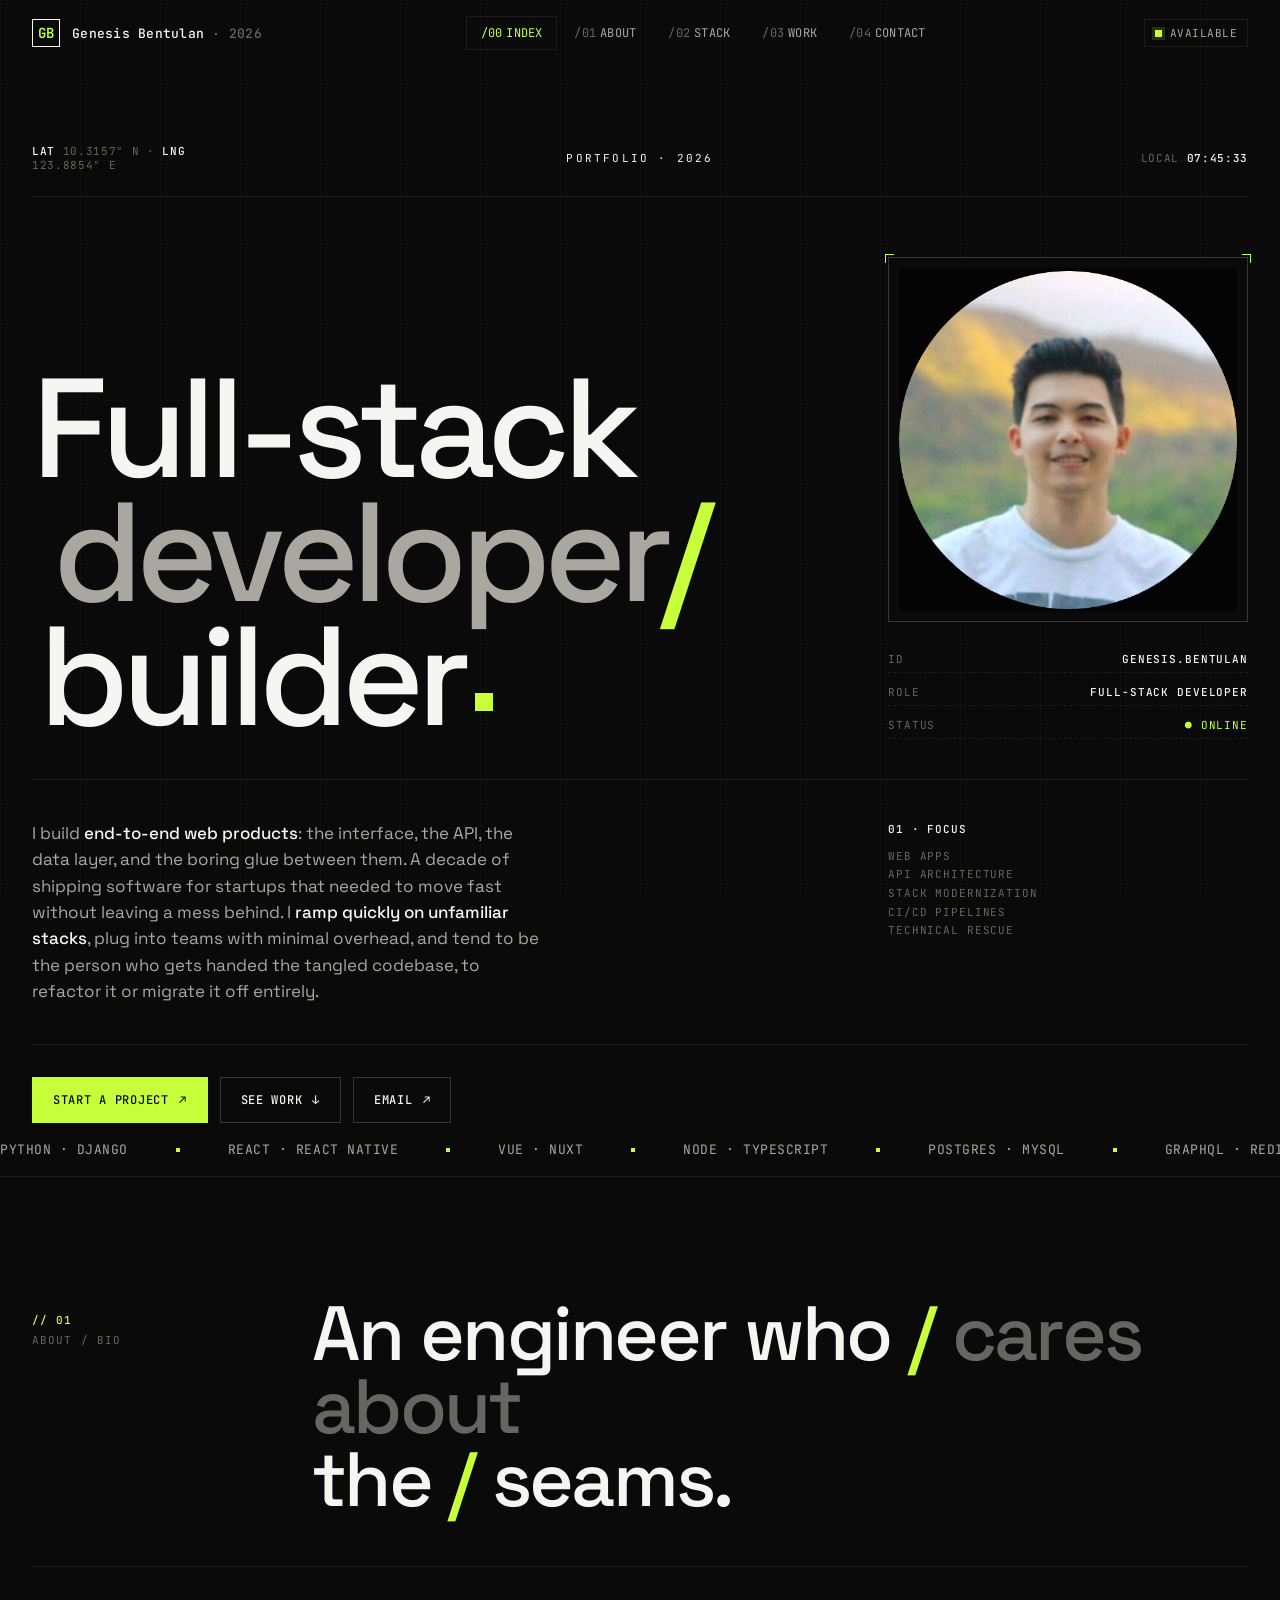
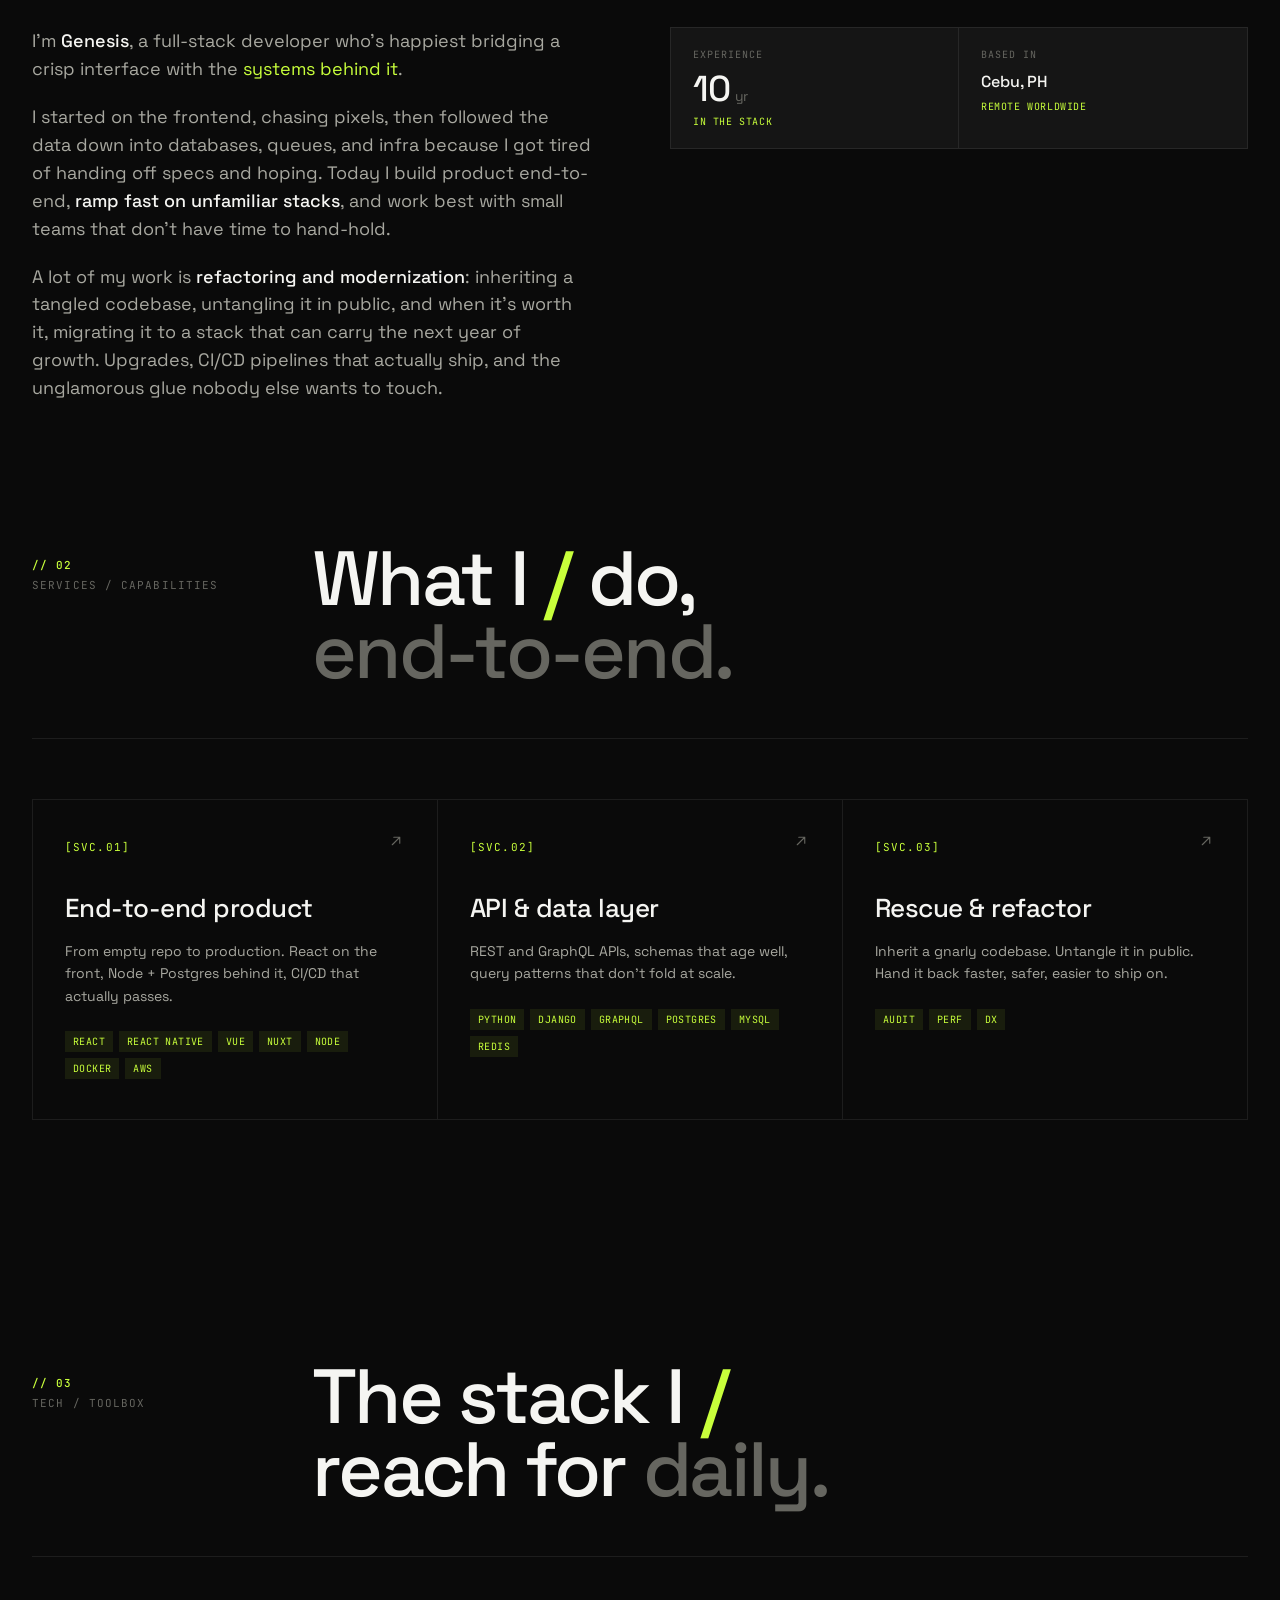
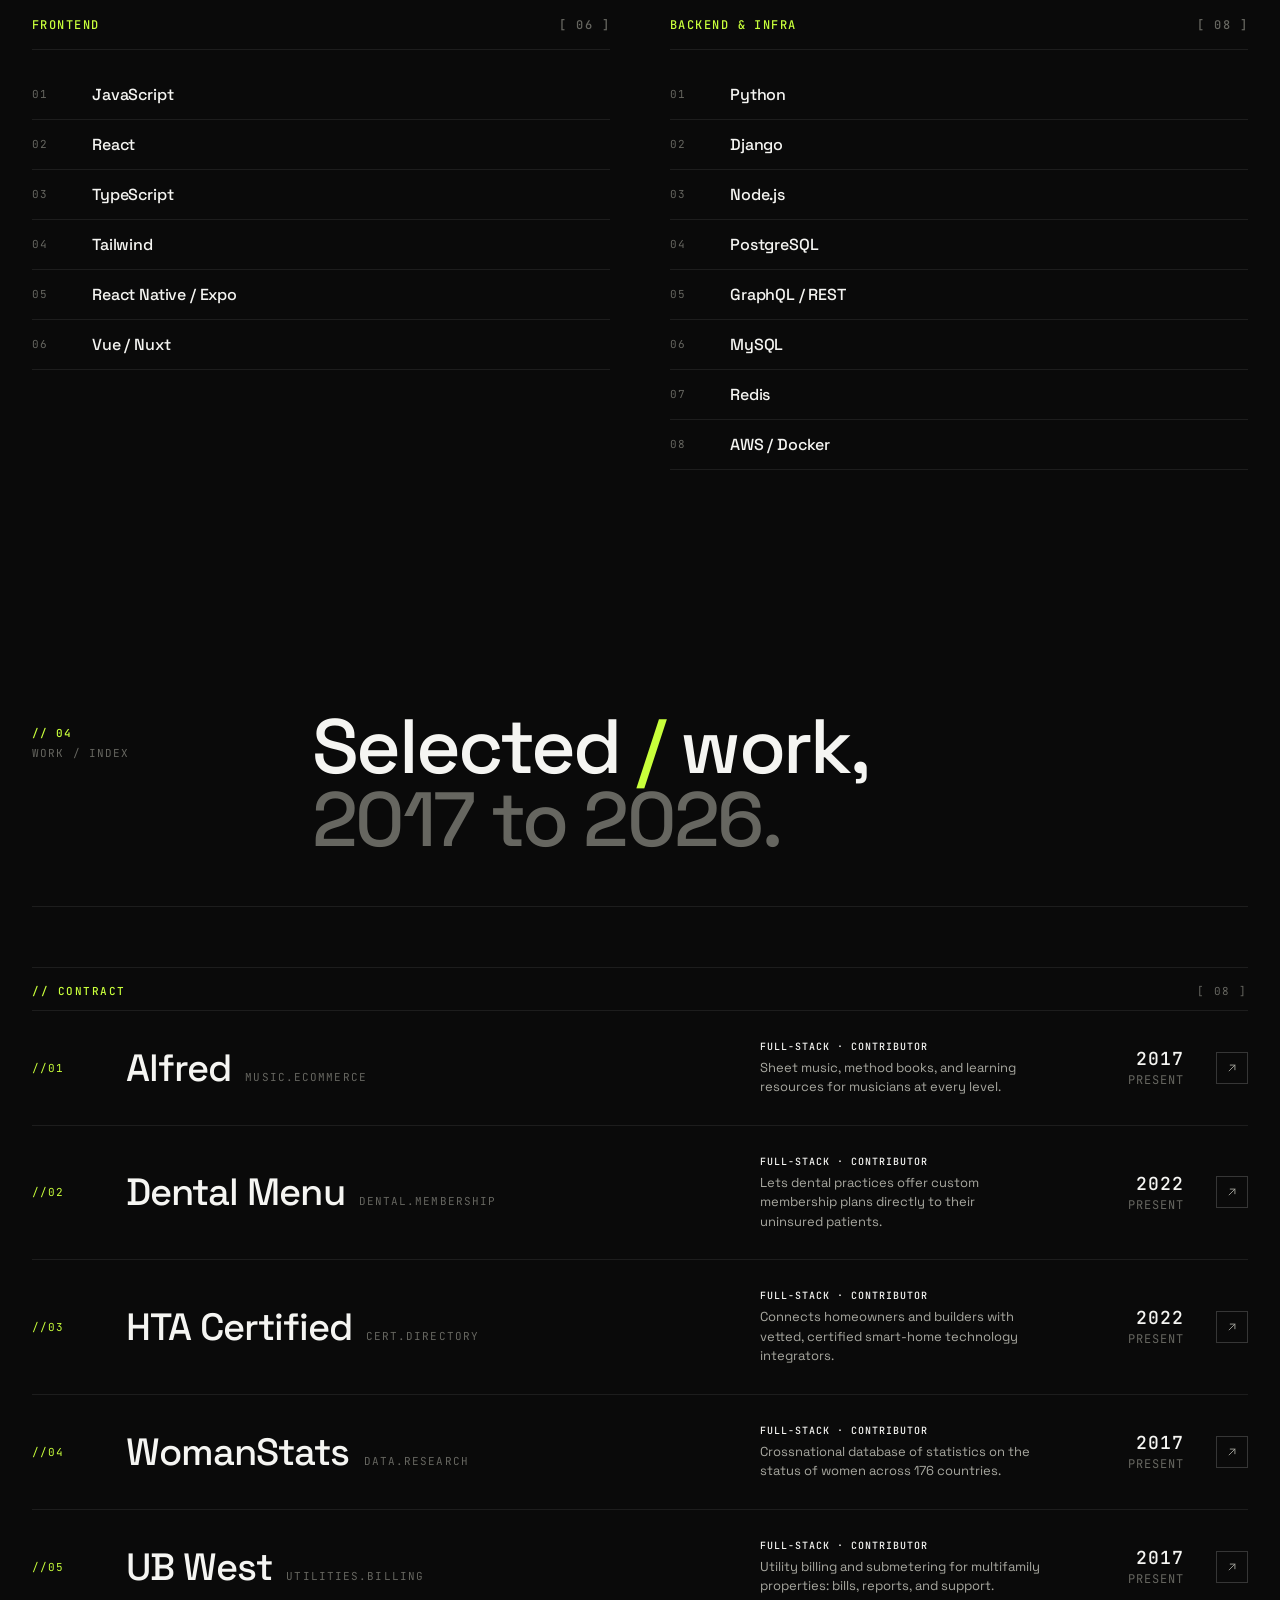
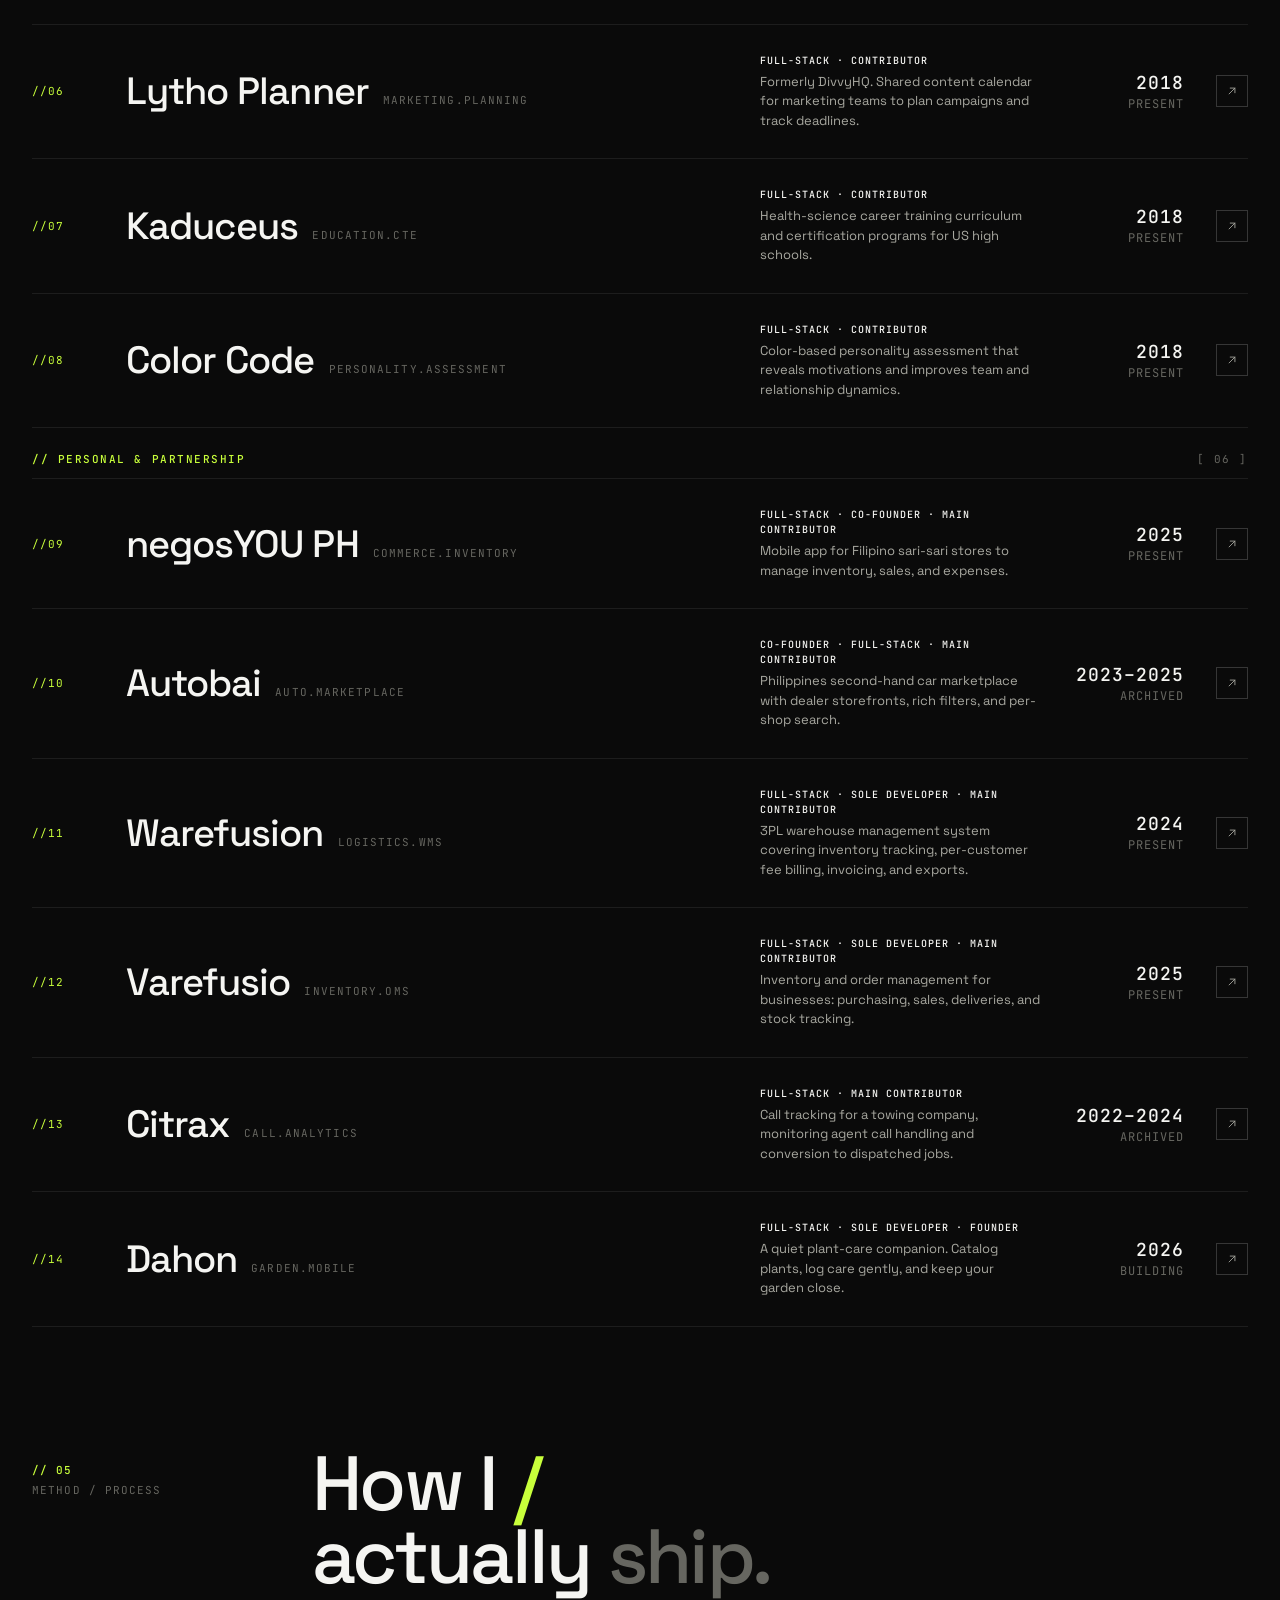
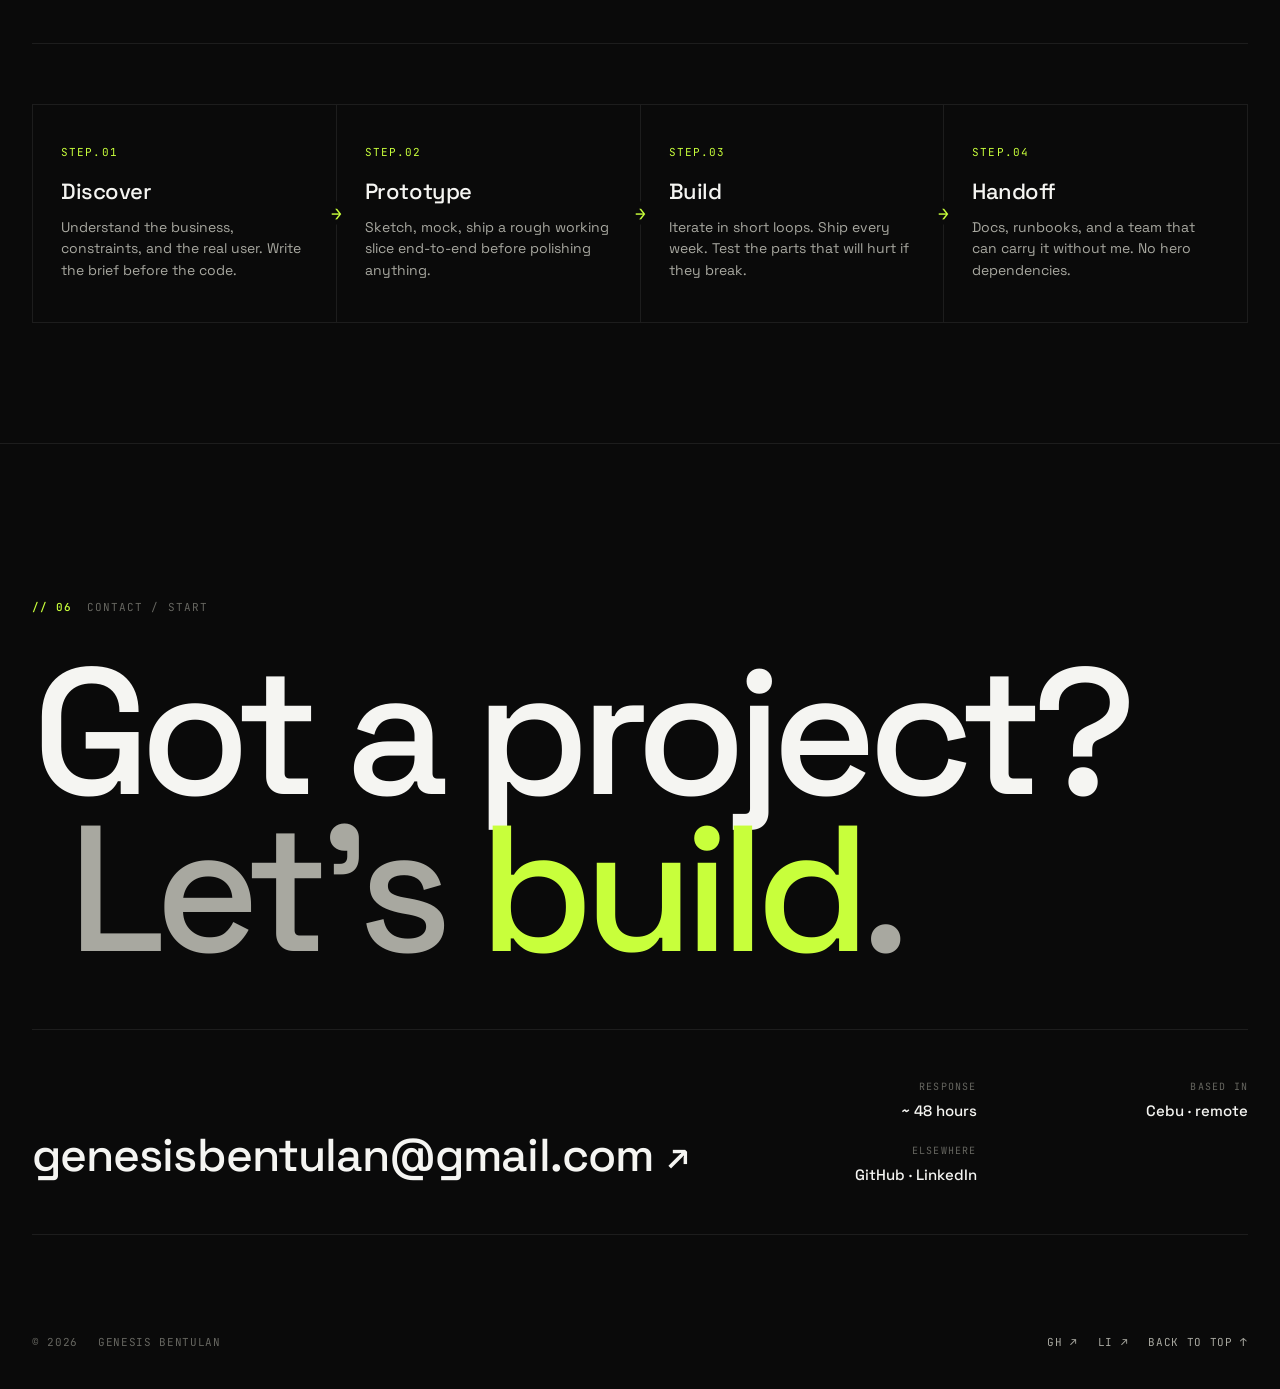
==== index.html @ b1fba6e1 "Initial portfolio site for genesisbentulan.net" ====
<!doctype html>
<html lang="en">
<head>
  <meta charset="utf-8"/>
  <meta name="viewport" content="width=device-width,initial-scale=1"/>
  <title>Genesis Bentulan · Full-Stack Developer</title>
  <meta name="description" content="Genesis Bentulan is a full-stack developer based in Cebu, Philippines building end-to-end web products with React, Node, Postgres, and AWS."/>
  <meta name="theme-color" content="#0a0a0a"/>
  <meta property="og:title" content="Genesis Bentulan · Full-Stack Developer"/>
  <meta property="og:description" content="End-to-end web products. A decade of shipping software for startups that need to move fast without leaving a mess behind."/>
  <meta property="og:type" content="website"/>
  <link rel="icon" type="image/svg+xml" href="favicon.svg"/>
  <link rel="preconnect" href="https://fonts.googleapis.com"/>
  <link rel="preconnect" href="https://fonts.gstatic.com" crossorigin/>
  <link href="https://fonts.googleapis.com/css2?family=Space+Grotesk:wght@300;400;500;600;700&family=JetBrains+Mono:wght@400;500;600&display=swap" rel="stylesheet"/>
  <link rel="stylesheet" href="styles.css"/>
</head>
<body>
  <div class="grid-bg"></div>

  <!-- ─────── NAV ─────── -->
  <nav class="nav" id="nav">
    <div class="wrap nav-inner">
      <div class="brand">
        <div class="brand-mark">GB</div>
        <div class="brand-name">
          <strong>Genesis Bentulan</strong> <span>· <span data-year></span></span>
        </div>
      </div>
      <div class="nav-links">
        <a href="#home" data-nav="home"><span class="hash">/00</span>Index</a>
        <a href="#about" data-nav="about"><span class="hash">/01</span>About</a>
        <a href="#stack" data-nav="stack"><span class="hash">/02</span>Stack</a>
        <a href="#work" data-nav="work"><span class="hash">/03</span>Work</a>
        <a href="#contact" data-nav="contact"><span class="hash">/04</span>Contact</a>
      </div>
      <div class="nav-right">
        <div class="status-pill"><span class="status-dot"></span>Available</div>
        <button class="nav-burger" aria-label="Menu">
          <svg viewBox="0 0 24 24" width="18" height="18" fill="none" stroke="currentColor" stroke-width="1.6" stroke-linecap="round">
            <path d="M4 7h16M4 12h16M4 17h10"/>
          </svg>
        </button>
      </div>
    </div>
  </nav>

  <!-- ─────── HERO ─────── -->
  <section id="home" class="hero">
    <div class="wrap">
      <div class="hero-top">
        <div><strong>LAT</strong> 10.3157° N · <strong>LNG</strong> 123.8854° E</div>
        <div class="center">PORTFOLIO · <span data-year></span></div>
        <div class="right">LOCAL <strong data-clock>00:00:00</strong></div>
      </div>

      <div class="hero-grid">
        <div>
          <h1 class="hero-title">
            <span class="l1">Full-stack</span>
            <span class="l2">developer<span class="slash">/</span></span>
            <span class="l3">builder<span class="mark"></span></span>
          </h1>
        </div>
        <div class="hero-side">
          <div class="hero-photo">
            <div class="hero-photo-inner">
              <img src="assets/headshot.png" alt="Genesis Bentulan"/>
            </div>
          </div>
          <div class="hero-id">
            <div class="row"><span>ID</span><strong>Genesis.Bentulan</strong></div>
            <div class="row"><span>ROLE</span><strong>Full-Stack Developer</strong></div>
            <div class="row"><span>STATUS</span><span class="ok">● ONLINE</span></div>
          </div>
        </div>
      </div>

      <div class="hero-tag-row">
        <div class="lead">
          I build <strong>end-to-end web products</strong>: the interface, the API, the data layer,
          and the boring glue between them. A decade of shipping software for startups that needed
          to move fast without leaving a mess behind. I <strong>ramp quickly on unfamiliar stacks</strong>,
          plug into teams with minimal overhead, and tend to be the person who gets handed the tangled
          codebase, to refactor it or migrate it off entirely.
        </div>
        <div class="micro">
          <strong>01 · Focus</strong>
          Web apps<br/>
          API architecture<br/>
          Stack modernization<br/>
          CI/CD pipelines<br/>
          Technical rescue
        </div>
      </div>

      <div class="cta-row">
        <a class="btn btn-primary" href="#contact">Start a project <span class="arr">↗</span></a>
        <a class="btn btn-ghost" href="#work">See work <span class="arr">↓</span></a>
        <a class="btn btn-ghost" href="mailto:genesisbentulan@gmail.com">Email <span class="arr">↗</span></a>
      </div>
    </div>

    <div class="ticker">
      <div class="ticker-track">
        <span>Python · Django</span><span class="dot"></span>
        <span>React · React Native</span><span class="dot"></span>
        <span>Vue · Nuxt</span><span class="dot"></span>
        <span>Node · TypeScript</span><span class="dot"></span>
        <span>Postgres · MySQL</span><span class="dot"></span>
        <span>GraphQL · Redis</span><span class="dot"></span>
        <span>AWS · Docker</span><span class="dot"></span>
        <span>JavaScript · Tailwind</span><span class="dot"></span>
        <span>Python · Django</span><span class="dot"></span>
        <span>React · React Native</span><span class="dot"></span>
        <span>Vue · Nuxt</span><span class="dot"></span>
        <span>Node · TypeScript</span><span class="dot"></span>
        <span>Postgres · MySQL</span><span class="dot"></span>
        <span>GraphQL · Redis</span><span class="dot"></span>
        <span>AWS · Docker</span><span class="dot"></span>
        <span>JavaScript · Tailwind</span><span class="dot"></span>
      </div>
    </div>
  </section>

  <!-- ─────── ABOUT ─────── -->
  <section id="about" class="section">
    <div class="wrap">
      <div class="section-head">
        <div class="section-meta">
          <span class="n">// 01</span>
          <span>ABOUT / BIO</span>
        </div>
        <h2>
          An engineer who <span class="slash">/</span> <span class="dim">cares about</span><br/>
          the <span class="slash">/</span> seams.
        </h2>
      </div>

      <div class="about-grid">
        <div class="about-copy">
          <p>
            I'm <strong>Genesis</strong>, a full-stack developer who's happiest bridging a crisp
            interface with the <span class="accent">systems behind it</span>.
          </p>
          <p>
            I started on the frontend, chasing pixels, then followed the data down into databases,
            queues, and infra because I got tired of handing off specs and hoping. Today I build
            product end-to-end, <strong>ramp fast on unfamiliar stacks</strong>, and work best with
            small teams that don't have time to hand-hold.
          </p>
          <p>
            A lot of my work is <strong>refactoring and modernization</strong>: inheriting a tangled
            codebase, untangling it in public, and when it's worth it, migrating it to a stack that can
            carry the next year of growth. Upgrades, CI/CD pipelines that actually ship, and the
            unglamorous glue nobody else wants to touch.
          </p>
        </div>

        <div class="spec-grid">
          <div class="spec-cell">
            <div class="l">Experience</div>
            <div class="v big">10<span class="unit">yr</span></div>
            <div class="sub">in the stack</div>
          </div>
          <div class="spec-cell">
            <div class="l">Based in</div>
            <div class="v">Cebu, PH</div>
            <div class="sub">Remote worldwide</div>
          </div>
        </div>
      </div>
    </div>
  </section>

  <!-- ─────── CAPABILITIES ─────── -->
  <section class="section" style="padding-top:0">
    <div class="wrap">
      <div class="section-head">
        <div class="section-meta">
          <span class="n">// 02</span>
          <span>SERVICES / CAPABILITIES</span>
        </div>
        <h2>
          What I <span class="slash">/</span> do,<br/>
          <span class="dim">end-to-end.</span>
        </h2>
      </div>
      <div class="cap-grid">
        <div class="cap-card">
          <div class="cap-arr">
            <svg viewBox="0 0 24 24" width="18" height="18" fill="none" stroke="currentColor" stroke-width="1.5" stroke-linecap="round" stroke-linejoin="round"><path d="M7 17L17 7M9 7h8v8"/></svg>
          </div>
          <div class="cap-num">[SVC.01]</div>
          <h3 class="cap-h">End-to-end product</h3>
          <p class="cap-d">From empty repo to production. React on the front, Node + Postgres behind it, CI/CD that actually passes.</p>
          <div class="cap-stack">
            <span class="cap-tag">React</span>
            <span class="cap-tag">React Native</span>
            <span class="cap-tag">Vue</span>
            <span class="cap-tag">Nuxt</span>
            <span class="cap-tag">Node</span>
            <span class="cap-tag">Docker</span>
            <span class="cap-tag">AWS</span>
          </div>
        </div>
        <div class="cap-card">
          <div class="cap-arr">
            <svg viewBox="0 0 24 24" width="18" height="18" fill="none" stroke="currentColor" stroke-width="1.5" stroke-linecap="round" stroke-linejoin="round"><path d="M7 17L17 7M9 7h8v8"/></svg>
          </div>
          <div class="cap-num">[SVC.02]</div>
          <h3 class="cap-h">API &amp; data layer</h3>
          <p class="cap-d">REST and GraphQL APIs, schemas that age well, query patterns that don't fold at scale.</p>
          <div class="cap-stack">
            <span class="cap-tag">Python</span>
            <span class="cap-tag">Django</span>
            <span class="cap-tag">GraphQL</span>
            <span class="cap-tag">Postgres</span>
            <span class="cap-tag">MySQL</span>
            <span class="cap-tag">Redis</span>
          </div>
        </div>
        <div class="cap-card">
          <div class="cap-arr">
            <svg viewBox="0 0 24 24" width="18" height="18" fill="none" stroke="currentColor" stroke-width="1.5" stroke-linecap="round" stroke-linejoin="round"><path d="M7 17L17 7M9 7h8v8"/></svg>
          </div>
          <div class="cap-num">[SVC.03]</div>
          <h3 class="cap-h">Rescue &amp; refactor</h3>
          <p class="cap-d">Inherit a gnarly codebase. Untangle it in public. Hand it back faster, safer, easier to ship on.</p>
          <div class="cap-stack">
            <span class="cap-tag">Audit</span>
            <span class="cap-tag">Perf</span>
            <span class="cap-tag">DX</span>
          </div>
        </div>
      </div>
    </div>
  </section>

  <!-- ─────── STACK ─────── -->
  <section id="stack" class="section">
    <div class="wrap">
      <div class="section-head">
        <div class="section-meta">
          <span class="n">// 03</span>
          <span>TECH / TOOLBOX</span>
        </div>
        <h2>
          The stack I <span class="slash">/</span><br/>
          reach for <span class="dim">daily.</span>
        </h2>
      </div>
      <div class="stack-grid">
        <div class="stack-col">
          <h3>Frontend <span class="count">[ 06 ]</span></h3>
          <div class="stack-item"><span class="n">01</span><span class="name">JavaScript</span></div>
          <div class="stack-item"><span class="n">02</span><span class="name">React</span></div>
          <div class="stack-item"><span class="n">03</span><span class="name">TypeScript</span></div>
          <div class="stack-item"><span class="n">04</span><span class="name">Tailwind</span></div>
          <div class="stack-item"><span class="n">05</span><span class="name">React Native / Expo</span></div>
          <div class="stack-item"><span class="n">06</span><span class="name">Vue / Nuxt</span></div>
        </div>
        <div class="stack-col">
          <h3>Backend &amp; infra <span class="count">[ 08 ]</span></h3>
          <div class="stack-item"><span class="n">01</span><span class="name">Python</span></div>
          <div class="stack-item"><span class="n">02</span><span class="name">Django</span></div>
          <div class="stack-item"><span class="n">03</span><span class="name">Node.js</span></div>
          <div class="stack-item"><span class="n">04</span><span class="name">PostgreSQL</span></div>
          <div class="stack-item"><span class="n">05</span><span class="name">GraphQL / REST</span></div>
          <div class="stack-item"><span class="n">06</span><span class="name">MySQL</span></div>
          <div class="stack-item"><span class="n">07</span><span class="name">Redis</span></div>
          <div class="stack-item"><span class="n">08</span><span class="name">AWS / Docker</span></div>
        </div>
      </div>
    </div>
  </section>

  <!-- ─────── WORK ─────── -->
  <section id="work" class="section">
    <div class="wrap">
      <div class="section-head">
        <div class="section-meta">
          <span class="n">// 04</span>
          <span>WORK / INDEX</span>
        </div>
        <h2>
          Selected <span class="slash">/</span> work,<br/>
          <span class="dim">2017 to 2026.</span>
        </h2>
      </div>

      <div class="proj-list" id="proj-list">
        <div class="proj-group-head">
          <span class="n">// CONTRACT</span>
          <span class="c">[ 08 ]</span>
        </div>
        <a class="proj-row" href="https://www.alfred.com/" target="_blank" rel="noopener noreferrer" data-name="Alfred" data-spec="MUSIC.ECOMMERCE">
          <span class="proj-n">//01</span>
          <div class="proj-name">Alfred <span class="proj-spec">MUSIC.ECOMMERCE</span></div>
          <div class="proj-desc"><strong>FULL-STACK · CONTRIBUTOR</strong>Sheet music, method books, and learning resources for musicians at every level.</div>
          <div class="proj-year"><strong>2017</strong>PRESENT</div>
          <span class="open-icon">
            <svg viewBox="0 0 24 24" width="14" height="14" fill="none" stroke="currentColor" stroke-width="1.5" stroke-linecap="round" stroke-linejoin="round"><path d="M7 17L17 7M9 7h8v8"/></svg>
          </span>
        </a>
        <a class="proj-row" href="https://www.dentalmenu.com/" target="_blank" rel="noopener noreferrer" data-name="Dental Menu" data-spec="DENTAL.MEMBERSHIP">
          <span class="proj-n">//02</span>
          <div class="proj-name">Dental Menu <span class="proj-spec">DENTAL.MEMBERSHIP</span></div>
          <div class="proj-desc"><strong>FULL-STACK · CONTRIBUTOR</strong>Lets dental practices offer custom membership plans directly to their uninsured patients.</div>
          <div class="proj-year"><strong>2022</strong>PRESENT</div>
          <span class="open-icon">
            <svg viewBox="0 0 24 24" width="14" height="14" fill="none" stroke="currentColor" stroke-width="1.5" stroke-linecap="round" stroke-linejoin="round"><path d="M7 17L17 7M9 7h8v8"/></svg>
          </span>
        </a>
        <a class="proj-row" href="https://htacertified.org/" target="_blank" rel="noopener noreferrer" data-name="HTA Certified" data-spec="CERT.DIRECTORY">
          <span class="proj-n">//03</span>
          <div class="proj-name">HTA Certified <span class="proj-spec">CERT.DIRECTORY</span></div>
          <div class="proj-desc"><strong>FULL-STACK · CONTRIBUTOR</strong>Connects homeowners and builders with vetted, certified smart-home technology integrators.</div>
          <div class="proj-year"><strong>2022</strong>PRESENT</div>
          <span class="open-icon">
            <svg viewBox="0 0 24 24" width="14" height="14" fill="none" stroke="currentColor" stroke-width="1.5" stroke-linecap="round" stroke-linejoin="round"><path d="M7 17L17 7M9 7h8v8"/></svg>
          </span>
        </a>
        <a class="proj-row" href="https://www.womanstats.org/" target="_blank" rel="noopener noreferrer" data-name="WomanStats" data-spec="DATA.RESEARCH">
          <span class="proj-n">//04</span>
          <div class="proj-name">WomanStats <span class="proj-spec">DATA.RESEARCH</span></div>
          <div class="proj-desc"><strong>FULL-STACK · CONTRIBUTOR</strong>Crossnational database of statistics on the status of women across 176 countries.</div>
          <div class="proj-year"><strong>2017</strong>PRESENT</div>
          <span class="open-icon">
            <svg viewBox="0 0 24 24" width="14" height="14" fill="none" stroke="currentColor" stroke-width="1.5" stroke-linecap="round" stroke-linejoin="round"><path d="M7 17L17 7M9 7h8v8"/></svg>
          </span>
        </a>
        <a class="proj-row" href="https://www.ubwest.com/" target="_blank" rel="noopener noreferrer" data-name="UB West" data-spec="UTILITIES.BILLING">
          <span class="proj-n">//05</span>
          <div class="proj-name">UB West <span class="proj-spec">UTILITIES.BILLING</span></div>
          <div class="proj-desc"><strong>FULL-STACK · CONTRIBUTOR</strong>Utility billing and submetering for multifamily properties: bills, reports, and support.</div>
          <div class="proj-year"><strong>2017</strong>PRESENT</div>
          <span class="open-icon">
            <svg viewBox="0 0 24 24" width="14" height="14" fill="none" stroke="currentColor" stroke-width="1.5" stroke-linecap="round" stroke-linejoin="round"><path d="M7 17L17 7M9 7h8v8"/></svg>
          </span>
        </a>
        <a class="proj-row" href="https://www.lytho.com/product/planner/" target="_blank" rel="noopener noreferrer" data-name="Lytho Planner" data-spec="MARKETING.PLANNING">
          <span class="proj-n">//06</span>
          <div class="proj-name">Lytho Planner <span class="proj-spec">MARKETING.PLANNING</span></div>
          <div class="proj-desc"><strong>FULL-STACK · CONTRIBUTOR</strong>Formerly DivvyHQ. Shared content calendar for marketing teams to plan campaigns and track deadlines.</div>
          <div class="proj-year"><strong>2018</strong>PRESENT</div>
          <span class="open-icon">
            <svg viewBox="0 0 24 24" width="14" height="14" fill="none" stroke="currentColor" stroke-width="1.5" stroke-linecap="round" stroke-linejoin="round"><path d="M7 17L17 7M9 7h8v8"/></svg>
          </span>
        </a>
        <a class="proj-row" href="https://kaduceus.com/" target="_blank" rel="noopener noreferrer" data-name="Kaduceus" data-spec="EDUCATION.CTE">
          <span class="proj-n">//07</span>
          <div class="proj-name">Kaduceus <span class="proj-spec">EDUCATION.CTE</span></div>
          <div class="proj-desc"><strong>FULL-STACK · CONTRIBUTOR</strong>Health-science career training curriculum and certification programs for US high schools.</div>
          <div class="proj-year"><strong>2018</strong>PRESENT</div>
          <span class="open-icon">
            <svg viewBox="0 0 24 24" width="14" height="14" fill="none" stroke="currentColor" stroke-width="1.5" stroke-linecap="round" stroke-linejoin="round"><path d="M7 17L17 7M9 7h8v8"/></svg>
          </span>
        </a>
        <a class="proj-row" href="https://www.colorcode.com/" target="_blank" rel="noopener noreferrer" data-name="Color Code" data-spec="PERSONALITY.ASSESSMENT">
          <span class="proj-n">//08</span>
          <div class="proj-name">Color Code <span class="proj-spec">PERSONALITY.ASSESSMENT</span></div>
          <div class="proj-desc"><strong>FULL-STACK · CONTRIBUTOR</strong>Color-based personality assessment that reveals motivations and improves team and relationship dynamics.</div>
          <div class="proj-year"><strong>2018</strong>PRESENT</div>
          <span class="open-icon">
            <svg viewBox="0 0 24 24" width="14" height="14" fill="none" stroke="currentColor" stroke-width="1.5" stroke-linecap="round" stroke-linejoin="round"><path d="M7 17L17 7M9 7h8v8"/></svg>
          </span>
        </a>

        <div class="proj-group-head">
          <span class="n">// PERSONAL &amp; PARTNERSHIP</span>
          <span class="c">[ 06 ]</span>
        </div>
        <a class="proj-row" href="https://www.negosyouph.com/" target="_blank" rel="noopener noreferrer" data-name="negosYOU PH" data-spec="COMMERCE.INVENTORY">
          <span class="proj-n">//09</span>
          <div class="proj-name">negosYOU PH <span class="proj-spec">COMMERCE.INVENTORY</span></div>
          <div class="proj-desc"><strong>FULL-STACK · CO-FOUNDER · MAIN CONTRIBUTOR</strong>Mobile app for Filipino sari-sari stores to manage inventory, sales, and expenses.</div>
          <div class="proj-year"><strong>2025</strong>PRESENT</div>
          <span class="open-icon">
            <svg viewBox="0 0 24 24" width="14" height="14" fill="none" stroke="currentColor" stroke-width="1.5" stroke-linecap="round" stroke-linejoin="round"><path d="M7 17L17 7M9 7h8v8"/></svg>
          </span>
        </a>
        <div class="proj-row" data-name="Autobai" data-spec="AUTO.MARKETPLACE">
          <span class="proj-n">//10</span>
          <div class="proj-name">Autobai <span class="proj-spec">AUTO.MARKETPLACE</span></div>
          <div class="proj-desc"><strong>CO-FOUNDER · FULL-STACK · MAIN CONTRIBUTOR</strong>Philippines second-hand car marketplace with dealer storefronts, rich filters, and per-shop search.</div>
          <div class="proj-year"><strong>2023–2025</strong>ARCHIVED</div>
          <span class="open-icon">
            <svg viewBox="0 0 24 24" width="14" height="14" fill="none" stroke="currentColor" stroke-width="1.5" stroke-linecap="round" stroke-linejoin="round"><path d="M7 17L17 7M9 7h8v8"/></svg>
          </span>
        </div>
        <div class="proj-row" data-name="Warefusion" data-spec="LOGISTICS.WMS">
          <span class="proj-n">//11</span>
          <div class="proj-name">Warefusion <span class="proj-spec">LOGISTICS.WMS</span></div>
          <div class="proj-desc"><strong>FULL-STACK · SOLE DEVELOPER · MAIN CONTRIBUTOR</strong>3PL warehouse management system covering inventory tracking, per-customer fee billing, invoicing, and exports.</div>
          <div class="proj-year"><strong>2024</strong>PRESENT</div>
          <span class="open-icon">
            <svg viewBox="0 0 24 24" width="14" height="14" fill="none" stroke="currentColor" stroke-width="1.5" stroke-linecap="round" stroke-linejoin="round"><path d="M7 17L17 7M9 7h8v8"/></svg>
          </span>
        </div>
        <div class="proj-row" data-name="Varefusio" data-spec="INVENTORY.OMS">
          <span class="proj-n">//12</span>
          <div class="proj-name">Varefusio <span class="proj-spec">INVENTORY.OMS</span></div>
          <div class="proj-desc"><strong>FULL-STACK · SOLE DEVELOPER · MAIN CONTRIBUTOR</strong>Inventory and order management for businesses: purchasing, sales, deliveries, and stock tracking.</div>
          <div class="proj-year"><strong>2025</strong>PRESENT</div>
          <span class="open-icon">
            <svg viewBox="0 0 24 24" width="14" height="14" fill="none" stroke="currentColor" stroke-width="1.5" stroke-linecap="round" stroke-linejoin="round"><path d="M7 17L17 7M9 7h8v8"/></svg>
          </span>
        </div>
        <div class="proj-row" data-name="Citrax" data-spec="CALL.ANALYTICS">
          <span class="proj-n">//13</span>
          <div class="proj-name">Citrax <span class="proj-spec">CALL.ANALYTICS</span></div>
          <div class="proj-desc"><strong>FULL-STACK · MAIN CONTRIBUTOR</strong>Call tracking for a towing company, monitoring agent call handling and conversion to dispatched jobs.</div>
          <div class="proj-year"><strong>2022–2024</strong>ARCHIVED</div>
          <span class="open-icon">
            <svg viewBox="0 0 24 24" width="14" height="14" fill="none" stroke="currentColor" stroke-width="1.5" stroke-linecap="round" stroke-linejoin="round"><path d="M7 17L17 7M9 7h8v8"/></svg>
          </span>
        </div>
        <div class="proj-row" data-name="Dahon" data-spec="GARDEN.MOBILE">
          <span class="proj-n">//14</span>
          <div class="proj-name">Dahon <span class="proj-spec">GARDEN.MOBILE</span></div>
          <div class="proj-desc"><strong>FULL-STACK · SOLE DEVELOPER · FOUNDER</strong>A quiet plant-care companion. Catalog plants, log care gently, and keep your garden close.</div>
          <div class="proj-year"><strong>2026</strong>BUILDING</div>
          <span class="open-icon">
            <svg viewBox="0 0 24 24" width="14" height="14" fill="none" stroke="currentColor" stroke-width="1.5" stroke-linecap="round" stroke-linejoin="round"><path d="M7 17L17 7M9 7h8v8"/></svg>
          </span>
        </div>
      </div>

      <div class="proj-preview" id="proj-preview" aria-hidden="true">
        <div class="proj-preview-inner">
          <div class="proj-preview-name" id="proj-preview-name"></div>
          <div class="proj-preview-spec" id="proj-preview-spec"></div>
        </div>
      </div>
    </div>
  </section>

  <!-- ─────── PROCESS ─────── -->
  <section class="section" style="padding-top:0">
    <div class="wrap">
      <div class="section-head">
        <div class="section-meta">
          <span class="n">// 05</span>
          <span>METHOD / PROCESS</span>
        </div>
        <h2>
          How I <span class="slash">/</span><br/>
          actually <span class="dim">ship.</span>
        </h2>
      </div>
      <div class="proc-grid">
        <div class="proc-step">
          <div class="n">STEP.01</div>
          <h4>Discover</h4>
          <p>Understand the business, constraints, and the real user. Write the brief before the code.</p>
        </div>
        <div class="proc-step">
          <div class="n">STEP.02</div>
          <h4>Prototype</h4>
          <p>Sketch, mock, ship a rough working slice end-to-end before polishing anything.</p>
        </div>
        <div class="proc-step">
          <div class="n">STEP.03</div>
          <h4>Build</h4>
          <p>Iterate in short loops. Ship every week. Test the parts that will hurt if they break.</p>
        </div>
        <div class="proc-step">
          <div class="n">STEP.04</div>
          <h4>Handoff</h4>
          <p>Docs, runbooks, and a team that can carry it without me. No hero dependencies.</p>
        </div>
      </div>
    </div>
  </section>

  <!-- ─────── CONTACT ─────── -->
  <section id="contact" class="contact-section">
    <div class="wrap">
      <div class="section-meta" style="margin-bottom:40px;flex-direction:row;gap:14px">
        <span class="n">// 06</span>
        <span>CONTACT / START</span>
      </div>
      <h2 class="contact-huge">
        <span class="l1">Got a project?</span>
        <span class="l2">Let's <span class="accent">build</span>.</span>
      </h2>
      <div class="contact-row">
        <a class="contact-email" href="mailto:genesisbentulan@gmail.com">
          genesisbentulan@gmail.com <span class="arr">↗</span>
        </a>
        <div class="contact-meta">
          <div class="cell">
            <div class="l">Response</div>
            <div class="v">~ 48 hours</div>
          </div>
          <div class="cell">
            <div class="l">Based in</div>
            <div class="v">Cebu · remote</div>
          </div>
          <div class="cell">
            <div class="l">Elsewhere</div>
            <div class="v">
              <a href="https://github.com/vetostream" target="_blank" rel="noopener">GitHub</a> ·
              <a href="https://www.linkedin.com/in/genesis-dwight-bentulan-1955b2122/" target="_blank" rel="noopener">LinkedIn</a>
            </div>
          </div>
        </div>
      </div>
    </div>
  </section>

  <!-- ─────── FOOTER ─────── -->
  <footer class="footer">
    <div class="wrap footer-inner">
      <div class="footer-left">
        <span>© <span data-year></span></span>
        <span>Genesis Bentulan</span>
      </div>
      <div class="footer-socials">
        <a href="https://github.com/vetostream" target="_blank" rel="noopener" aria-label="GitHub">GH ↗</a>
        <a href="https://www.linkedin.com/in/genesis-dwight-bentulan-1955b2122/" target="_blank" rel="noopener" aria-label="LinkedIn">LI ↗</a>
        <a href="#home" id="back-to-top">BACK TO TOP ↑</a>
      </div>
    </div>
  </footer>

  <script src="portfolio.js"></script>
</body>
</html>
---- styles.css ----
/* Portfolio v3 / brutalist, technical */

:root {
  --bg: #0a0a0a;
  --bg-2: #111111;
  --panel: #151515;
  --panel-2: #1c1c1c;
  --ink: #f5f5f2;
  --ink-2: #a8a8a0;
  --ink-3: #666660;
  --ink-4: #333330;
  --accent: #c8ff3b;          /* sharp lime, borrowed from the headshot's field */
  --accent-2: #9be02a;
  --stroke: rgba(255,255,255,0.08);
  --stroke-2: rgba(255,255,255,0.18);
  --stroke-hi: rgba(255,255,255,0.3);

  --font-sans: "Space Grotesk", ui-sans-serif, system-ui, -apple-system, sans-serif;
  --font-mono: "JetBrains Mono", ui-monospace, SFMono-Regular, Menlo, monospace;
}

* { box-sizing: border-box; }
html, body { margin: 0; padding: 0; background: var(--bg); color: var(--ink); }
body {
  font-family: var(--font-sans);
  font-weight: 400;
  -webkit-font-smoothing: antialiased;
  text-rendering: optimizeLegibility;
  overflow-x: hidden;
}
a { color: inherit; text-decoration: none; }
button { font-family: inherit; }

.mono { font-family: var(--font-mono); }

.wrap { max-width: 1400px; margin: 0 auto; padding: 0 32px; }

/* Grid overlay bg */
.grid-bg {
  position: fixed;
  inset: 0;
  pointer-events: none;
  z-index: 0;
  background-image:
    linear-gradient(to right, rgba(255,255,255,0.025) 1px, transparent 1px),
    linear-gradient(to bottom, rgba(255,255,255,0.025) 1px, transparent 1px);
  background-size: 80px 80px;
}

/* ─────── NAV ─────── */
.nav {
  position: fixed;
  top: 0; left: 0; right: 0;
  z-index: 50;
  padding: 16px 0;
  transition: background .2s ease, border-color .2s ease;
  border-bottom: 1px solid transparent;
}
.nav.scrolled {
  background: rgba(10,10,10,0.85);
  -webkit-backdrop-filter: blur(14px);
  backdrop-filter: blur(14px);
  border-bottom-color: var(--stroke);
}
.nav-inner {
  display: flex;
  align-items: center;
  justify-content: space-between;
  gap: 24px;
}
.brand {
  display: flex;
  align-items: center;
  gap: 12px;
  font-family: var(--font-mono);
  font-size: 13px;
  font-weight: 500;
  letter-spacing: 0.02em;
}
.brand-mark {
  width: 28px; height: 28px;
  border: 1px solid var(--ink);
  display: grid; place-items: center;
  font-family: var(--font-mono);
  color: var(--accent);
  font-size: 14px;
  font-weight: 600;
  background: transparent;
}
.brand-name strong { color: var(--ink); font-weight: 500; }
.brand-name span { color: var(--ink-3); }

.nav-links {
  display: flex;
  gap: 2px;
  font-family: var(--font-mono);
  font-size: 12px;
  letter-spacing: 0.02em;
}
.nav-links a {
  padding: 8px 14px;
  color: var(--ink-2);
  transition: all .12s ease;
  border: 1px solid transparent;
  text-transform: uppercase;
}
.nav-links a:hover { color: var(--ink); }
.nav-links a.active {
  color: var(--accent);
  border-color: var(--stroke);
}
.nav-links a .hash { color: var(--ink-3); margin-right: 4px; }
.nav-links a.active .hash { color: var(--accent); }

.nav-right {
  display: flex;
  align-items: center;
  gap: 14px;
}
.status-pill {
  display: inline-flex;
  align-items: center;
  gap: 8px;
  padding: 6px 10px;
  border: 1px solid var(--stroke);
  font-family: var(--font-mono);
  font-size: 11px;
  letter-spacing: 0.04em;
  text-transform: uppercase;
  color: var(--ink-2);
}
.status-dot {
  width: 7px; height: 7px;
  background: var(--accent);
  box-shadow: 0 0 0 3px rgba(200,255,59,0.15);
  animation: pulse 2s ease-in-out infinite;
}
@keyframes pulse {
  0%,100% { box-shadow: 0 0 0 0 rgba(200,255,59,0.4); }
  50% { box-shadow: 0 0 0 5px rgba(200,255,59,0); }
}
.nav-burger {
  display: none;
  width: 36px; height: 36px;
  border: 1px solid var(--stroke-2);
  background: transparent;
  color: var(--ink);
  cursor: pointer;
  align-items: center;
  justify-content: center;
}

/* ─────── HERO ─────── */
.hero {
  position: relative;
  padding: 120px 0 0;
  z-index: 1;
}
.hero-top {
  display: grid;
  grid-template-columns: 220px 1fr 220px;
  gap: 40px;
  align-items: center;
  padding: 24px 0;
  border-bottom: 1px solid var(--stroke);
  font-family: var(--font-mono);
  font-size: 11px;
  color: var(--ink-3);
  letter-spacing: 0.06em;
  text-transform: uppercase;
}
.hero-top .center { text-align: center; color: var(--ink); letter-spacing: 0.2em; }
.hero-top .right { text-align: right; }
.hero-top strong { color: var(--ink); font-weight: 500; }

.hero-grid {
  display: grid;
  grid-template-columns: 1fr 360px;
  gap: 60px;
  padding: 60px 0 40px;
  align-items: end;
}
.hero-title {
  margin: 0;
  font-family: var(--font-sans);
  font-weight: 500;
  line-height: 0.88;
  letter-spacing: -0.05em;
  font-size: clamp(72px, 11vw, 180px);
  color: var(--ink);
}
.hero-title .l1 { display: block; }
.hero-title .l2 {
  display: block;
  padding-left: 0.15em;
  color: var(--ink-2);
}
.hero-title .l3 {
  display: block;
  padding-left: 0.05em;
}
.hero-title .slash { color: var(--accent); }
.hero-title .mark {
  display: inline-block;
  width: 0.13em;
  height: 0.13em;
  background: var(--accent);
  vertical-align: 0.1em;
  margin-left: 0.08em;
}

.hero-side {
  display: flex;
  flex-direction: column;
  gap: 24px;
}
.hero-photo {
  position: relative;
  width: 100%;
  aspect-ratio: 1;
  border: 1px solid var(--stroke-2);
  padding: 10px;
  background: var(--bg);
}
.hero-photo-inner {
  width: 100%; height: 100%;
  overflow: hidden;
  position: relative;
}
.hero-photo-inner img {
  width: 100%; height: 100%;
  object-fit: contain;
  background: #0a0a0a;
  filter: grayscale(0.15) contrast(1.05);
}
/* corner tick marks */
.hero-photo::before,
.hero-photo::after,
.hero-photo-inner::before,
.hero-photo-inner::after {
  content: "";
  position: absolute;
  width: 8px; height: 8px;
  border: 1px solid var(--accent);
  pointer-events: none;
}
.hero-photo::before { top: -4px; left: -4px; border-right: 0; border-bottom: 0; }
.hero-photo::after { top: -4px; right: -4px; border-left: 0; border-bottom: 0; }
.hero-photo-inner::before { bottom: -4px; left: -4px; border-right: 0; border-top: 0; position: absolute; z-index: 3; }
.hero-photo-inner::after { bottom: -4px; right: -4px; border-left: 0; border-top: 0; position: absolute; z-index: 3; }

.hero-id {
  font-family: var(--font-mono);
  font-size: 11px;
  color: var(--ink-3);
  letter-spacing: 0.08em;
  text-transform: uppercase;
  display: grid;
  gap: 6px;
}
.hero-id .row {
  display: flex;
  justify-content: space-between;
  padding: 6px 0;
  border-bottom: 1px dashed var(--stroke);
}
.hero-id .row strong { color: var(--ink); font-weight: 500; }
.hero-id .row .ok { color: var(--accent); }

/* Tag row below hero title */
.hero-tag-row {
  display: grid;
  grid-template-columns: 1fr 360px;
  gap: 60px;
  padding: 40px 0;
  border-top: 1px solid var(--stroke);
  border-bottom: 1px solid var(--stroke);
  align-items: start;
}
.hero-tag-row .lead {
  font-size: 17px;
  line-height: 1.55;
  color: var(--ink-2);
  max-width: 520px;
}
.hero-tag-row .lead strong { color: var(--ink); font-weight: 500; }
.hero-tag-row .micro {
  font-family: var(--font-mono);
  font-size: 11px;
  color: var(--ink-3);
  letter-spacing: 0.08em;
  text-transform: uppercase;
  line-height: 1.7;
}
.hero-tag-row .micro strong { display: block; color: var(--ink); font-weight: 500; margin-bottom: 8px; }

/* CTA row */
.cta-row {
  display: flex;
  gap: 12px;
  flex-wrap: wrap;
  margin-top: 32px;
}
.btn {
  display: inline-flex;
  align-items: center;
  gap: 10px;
  padding: 14px 20px;
  font-family: var(--font-mono);
  font-size: 12px;
  font-weight: 500;
  letter-spacing: 0.06em;
  text-transform: uppercase;
  cursor: pointer;
  border: 1px solid transparent;
  transition: all .15s ease;
  position: relative;
}
.btn-primary {
  background: var(--accent);
  color: #0a0a0a;
  border-color: var(--accent);
}
.btn-primary:hover { background: var(--ink); border-color: var(--ink); }
.btn-ghost {
  background: transparent;
  color: var(--ink);
  border-color: var(--stroke-2);
}
.btn-ghost:hover { border-color: var(--accent); color: var(--accent); }
.btn .arr { transition: transform .2s ease; }
.btn:hover .arr { transform: translate(3px, -3px); }

/* MARQUEE / ticker */
.ticker {
  padding: 18px 0;
  border-bottom: 1px solid var(--stroke);
  overflow: hidden;
  position: relative;
  background: var(--bg);
}
.ticker-track {
  display: flex;
  gap: 48px;
  width: max-content;
  animation: scroll 40s linear infinite;
  font-family: var(--font-mono);
  font-size: 13px;
  color: var(--ink-2);
  letter-spacing: 0.04em;
  text-transform: uppercase;
  align-items: center;
}
.ticker-track .dot {
  width: 4px; height: 4px;
  background: var(--accent);
}
@keyframes scroll {
  to { transform: translateX(-50%); }
}

/* ─────── SECTION SCAFFOLD ─────── */
.section {
  padding: 120px 0;
  position: relative;
  z-index: 1;
}
.section-head {
  display: grid;
  grid-template-columns: 220px 1fr;
  gap: 60px;
  align-items: start;
  padding-bottom: 50px;
  border-bottom: 1px solid var(--stroke);
  margin-bottom: 60px;
}
.section-meta {
  display: flex;
  flex-direction: column;
  gap: 6px;
  font-family: var(--font-mono);
  font-size: 11px;
  color: var(--ink-3);
  letter-spacing: 0.1em;
  text-transform: uppercase;
  padding-top: 16px;
}
.section-meta .n { color: var(--accent); font-weight: 500; }
.section-head h2 {
  margin: 0;
  font-weight: 500;
  font-size: clamp(42px, 6vw, 88px);
  line-height: 0.95;
  letter-spacing: -0.035em;
}
.section-head h2 .dim { color: var(--ink-3); }
.section-head h2 .slash { color: var(--accent); }

/* ─────── ABOUT ─────── */
.about-grid {
  display: grid;
  grid-template-columns: 1fr 1fr;
  gap: 60px;
  align-items: start;
}
.about-copy {
  font-size: 18px;
  line-height: 1.55;
  color: var(--ink-2);
  max-width: 560px;
}
.about-copy p { margin: 0 0 20px; }
.about-copy strong { color: var(--ink); font-weight: 500; }
.about-copy .accent { color: var(--accent); }

.spec-grid {
  display: grid;
  grid-template-columns: 1fr 1fr;
  gap: 0;
  border: 1px solid var(--stroke);
  background: var(--panel);
}
.spec-cell {
  padding: 20px 22px;
  border-right: 1px solid var(--stroke);
  border-bottom: 1px solid var(--stroke);
}
.spec-cell:nth-child(2n) { border-right: 0; }
.spec-cell:nth-last-child(-n+2) { border-bottom: 0; }
.spec-cell .l {
  font-family: var(--font-mono);
  font-size: 10px;
  color: var(--ink-3);
  letter-spacing: 0.1em;
  text-transform: uppercase;
  margin-bottom: 10px;
}
.spec-cell .v {
  font-size: 16px;
  font-weight: 500;
  color: var(--ink);
}
.spec-cell .v.big {
  font-size: 36px;
  line-height: 1;
  letter-spacing: -0.02em;
  display: flex;
  align-items: baseline;
  gap: 4px;
}
.spec-cell .v .unit { font-size: 14px; color: var(--ink-3); font-weight: 400; }
.spec-cell .sub {
  font-family: var(--font-mono);
  font-size: 10px;
  color: var(--accent);
  letter-spacing: 0.06em;
  text-transform: uppercase;
  margin-top: 8px;
}

/* ─────── CAPABILITIES (services) ─────── */
.cap-grid {
  display: grid;
  grid-template-columns: repeat(3, 1fr);
  gap: 0;
  border-top: 1px solid var(--stroke);
  border-left: 1px solid var(--stroke);
}
.cap-card {
  padding: 40px 32px;
  border-right: 1px solid var(--stroke);
  border-bottom: 1px solid var(--stroke);
  background: var(--bg);
  cursor: default;
  transition: background .2s ease;
  position: relative;
}
.cap-card:hover { background: var(--panel); }
.cap-card:hover .cap-arr { transform: translate(3px, -3px); color: var(--accent); }
.cap-num {
  font-family: var(--font-mono);
  font-size: 11px;
  color: var(--accent);
  letter-spacing: 0.1em;
  margin-bottom: 40px;
}
.cap-h {
  font-size: 26px;
  font-weight: 500;
  line-height: 1.15;
  letter-spacing: -0.02em;
  margin: 0 0 16px;
  color: var(--ink);
}
.cap-d {
  font-size: 14px;
  color: var(--ink-2);
  line-height: 1.6;
  margin: 0 0 24px;
}
.cap-stack {
  display: flex;
  gap: 6px;
  flex-wrap: wrap;
}
.cap-tag {
  font-family: var(--font-mono);
  font-size: 10px;
  padding: 4px 8px;
  background: rgba(200,255,59,0.08);
  color: var(--accent);
  letter-spacing: 0.04em;
  text-transform: uppercase;
}
.cap-arr {
  position: absolute;
  top: 32px;
  right: 32px;
  color: var(--ink-3);
  transition: all .2s ease;
}

/* ─────── STACK ─────── */
.stack-grid {
  display: grid;
  grid-template-columns: 1fr 1fr;
  gap: 60px;
}
.stack-col h3 {
  font-family: var(--font-mono);
  font-size: 12px;
  font-weight: 500;
  letter-spacing: 0.12em;
  text-transform: uppercase;
  color: var(--accent);
  margin: 0 0 20px;
  padding-bottom: 16px;
  border-bottom: 1px solid var(--stroke);
  display: flex;
  justify-content: space-between;
}
.stack-col h3 .count { color: var(--ink-3); }
.stack-item {
  display: grid;
  grid-template-columns: 40px 1fr;
  gap: 20px;
  align-items: center;
  padding: 14px 0;
  border-bottom: 1px solid var(--stroke);
  font-size: 16px;
  transition: padding .2s ease, color .2s ease;
  cursor: default;
}
.stack-item:hover { padding-left: 10px; color: var(--accent); }
.stack-item .n {
  font-family: var(--font-mono);
  font-size: 11px;
  color: var(--ink-3);
  letter-spacing: 0.06em;
}
.stack-item .name { font-weight: 500; letter-spacing: -0.01em; }

/* ─────── PROJECTS ─────── */
.proj-list {
  border-top: 1px solid var(--stroke);
}
.proj-group-head {
  display: flex;
  justify-content: space-between;
  align-items: center;
  padding: 24px 0 12px;
  border-bottom: 1px solid var(--stroke);
  font-family: var(--font-mono);
  font-size: 11px;
  letter-spacing: 0.14em;
  text-transform: uppercase;
}
.proj-group-head:first-child { padding-top: 16px; }
.proj-group-head .n { color: var(--accent); font-weight: 500; }
.proj-group-head .c { color: var(--ink-3); }
.proj-row {
  display: grid;
  grid-template-columns: 70px 1fr 280px 120px 40px;
  gap: 24px;
  align-items: center;
  padding: 28px 0;
  border-bottom: 1px solid var(--stroke);
  cursor: pointer;
  position: relative;
  transition: padding .3s cubic-bezier(.2,.7,.3,1), background .2s ease;
}
.proj-row:hover {
  padding-left: 16px;
  padding-right: 16px;
  background: var(--panel);
}
.proj-n {
  font-family: var(--font-mono);
  font-size: 11px;
  color: var(--accent);
  letter-spacing: 0.08em;
}
.proj-name {
  font-family: var(--font-sans);
  font-size: 38px;
  font-weight: 500;
  line-height: 1;
  letter-spacing: -0.025em;
  color: var(--ink);
  transition: color .2s ease;
  display: flex;
  align-items: baseline;
  gap: 14px;
}
.proj-row:hover .proj-name { color: var(--accent); }
.proj-spec {
  font-family: var(--font-mono);
  font-size: 11px;
  color: var(--ink-3);
  letter-spacing: 0.1em;
  text-transform: uppercase;
  font-weight: 400;
}
.proj-desc {
  font-size: 13px;
  color: var(--ink-2);
  line-height: 1.5;
}
.proj-desc strong {
  display: block;
  color: var(--ink);
  font-weight: 500;
  margin-bottom: 4px;
  font-family: var(--font-mono);
  font-size: 10px;
  letter-spacing: 0.1em;
  text-transform: uppercase;
}
.proj-year {
  font-family: var(--font-mono);
  font-size: 12px;
  color: var(--ink-3);
  letter-spacing: 0.08em;
  text-align: right;
}
.proj-year strong {
  display: block;
  color: var(--ink);
  font-weight: 500;
  font-size: 18px;
  margin-bottom: 2px;
}
.proj-row .open-icon {
  width: 32px; height: 32px;
  border: 1px solid var(--stroke-2);
  display: grid;
  place-items: center;
  color: var(--ink-2);
  transition: all .2s ease;
  flex-shrink: 0;
  margin-left: auto;
}
.proj-row:hover .open-icon {
  background: var(--accent);
  border-color: var(--accent);
  color: #0a0a0a;
}

.proj-preview {
  position: fixed;
  pointer-events: none;
  width: 280px;
  aspect-ratio: 4/3;
  background: var(--panel);
  border: 1px solid var(--accent);
  overflow: hidden;
  opacity: 0;
  transform: translate(-50%, -50%) scale(0.9);
  transition: opacity .15s ease, transform .15s ease;
  z-index: 40;
  box-shadow: 0 30px 60px rgba(0,0,0,0.5);
}
.proj-preview.show { opacity: 1; transform: translate(-50%, -50%) scale(1); }
.proj-preview-inner {
  width: 100%; height: 100%;
  background: linear-gradient(135deg, rgba(200,255,59,0.13), rgba(200,255,59,0.02)), #151515;
  display: grid;
  place-items: center;
  font-family: var(--font-sans);
  font-size: 36px;
  color: var(--accent);
  font-weight: 500;
  letter-spacing: -0.02em;
  text-align: center;
  padding: 24px;
  line-height: 1.05;
}
.proj-preview-spec {
  font-family: var(--font-mono);
  font-size: 10px;
  color: #666;
  margin-top: 8px;
  letter-spacing: 0.1em;
}

/* ─────── PROCESS ─────── */
.proc-grid {
  display: grid;
  grid-template-columns: repeat(4, 1fr);
  gap: 0;
  border-left: 1px solid var(--stroke);
  border-top: 1px solid var(--stroke);
}
.proc-step {
  padding: 40px 28px;
  border-right: 1px solid var(--stroke);
  border-bottom: 1px solid var(--stroke);
  position: relative;
}
.proc-step .n {
  font-family: var(--font-mono);
  font-size: 11px;
  color: var(--accent);
  letter-spacing: 0.1em;
  margin-bottom: 18px;
}
.proc-step h4 {
  font-size: 22px;
  font-weight: 500;
  letter-spacing: -0.02em;
  margin: 0 0 12px;
}
.proc-step p {
  font-size: 14px;
  line-height: 1.55;
  color: var(--ink-2);
  margin: 0;
}
.proc-step::after {
  content: "→";
  position: absolute;
  top: 50%;
  right: -10px;
  transform: translateY(-50%);
  color: var(--accent);
  font-family: var(--font-mono);
  font-size: 18px;
  background: var(--bg);
  padding: 0 4px;
  z-index: 2;
}
.proc-step:last-child::after { display: none; }

/* ─────── CONTACT ─────── */
.contact-section {
  padding: 140px 0 60px;
  position: relative;
  border-top: 1px solid var(--stroke);
}
.contact-huge {
  font-weight: 500;
  font-size: clamp(80px, 14vw, 220px);
  line-height: 0.88;
  letter-spacing: -0.055em;
  margin: 0 0 60px;
}
.contact-huge .l1 { display: block; color: var(--ink); }
.contact-huge .l2 {
  display: block;
  color: var(--ink-2);
  padding-left: 0.2em;
}
.contact-huge .accent { color: var(--accent); }

.contact-row {
  display: grid;
  grid-template-columns: 1fr 1fr;
  gap: 40px;
  align-items: end;
  padding: 50px 0;
  border-top: 1px solid var(--stroke);
  border-bottom: 1px solid var(--stroke);
}
.contact-email {
  font-family: var(--font-sans);
  font-size: clamp(28px, 3.6vw, 48px);
  font-weight: 500;
  letter-spacing: -0.02em;
  color: var(--ink);
  display: inline-flex;
  align-items: center;
  gap: 14px;
  transition: color .15s ease;
}
.contact-email:hover { color: var(--accent); }
.contact-email .arr {
  font-size: 0.8em;
  transition: transform .2s ease;
}
.contact-email:hover .arr { transform: translate(6px, -6px); }

.contact-meta {
  display: grid;
  grid-template-columns: 1fr 1fr;
  gap: 24px;
  text-align: right;
}
.contact-meta .cell .l {
  font-family: var(--font-mono);
  font-size: 10px;
  color: var(--ink-3);
  letter-spacing: 0.12em;
  text-transform: uppercase;
  margin-bottom: 8px;
}
.contact-meta .cell .v {
  font-size: 15px;
  color: var(--ink);
  font-weight: 500;
}
.contact-meta .cell .v a:hover { color: var(--accent); }

/* ─────── FOOTER ─────── */
.footer {
  padding: 40px 0;
  font-family: var(--font-mono);
  font-size: 11px;
  color: var(--ink-3);
  letter-spacing: 0.06em;
  text-transform: uppercase;
}
.footer-inner {
  display: flex;
  justify-content: space-between;
  align-items: center;
  flex-wrap: wrap;
  gap: 20px;
}
.footer-left { display: flex; gap: 20px; }
.footer-socials { display: flex; gap: 20px; }
.footer-socials a {
  color: var(--ink-2);
  transition: color .15s ease;
}
.footer-socials a:hover { color: var(--accent); }

/* ─────── Responsive ─────── */
@media (max-width: 1000px) {
  .wrap { padding: 0 20px; }
  .nav-links, .status-pill { display: none; }
  .nav-burger { display: inline-flex; }
  .hero-top { grid-template-columns: 1fr; gap: 8px; }
  .hero-top .center, .hero-top .right { text-align: left; }
  .hero-grid { grid-template-columns: 1fr; gap: 40px; }
  .hero-side { max-width: 320px; }
  .hero-tag-row { grid-template-columns: 1fr; gap: 24px; }
  .section-head { grid-template-columns: 1fr; gap: 20px; }
  .about-grid, .stack-grid { grid-template-columns: 1fr; gap: 40px; }
  .cap-grid { grid-template-columns: 1fr; }
  .proc-grid { grid-template-columns: 1fr 1fr; }
  .proc-step::after { display: none; }
  .proj-row { grid-template-columns: 1fr; gap: 12px; padding: 24px 0; }
  .proj-name { font-size: 28px; }
  .proj-year { text-align: left; }
  .contact-row { grid-template-columns: 1fr; }
  .contact-meta { text-align: left; }
  .section { padding: 70px 0; }
}
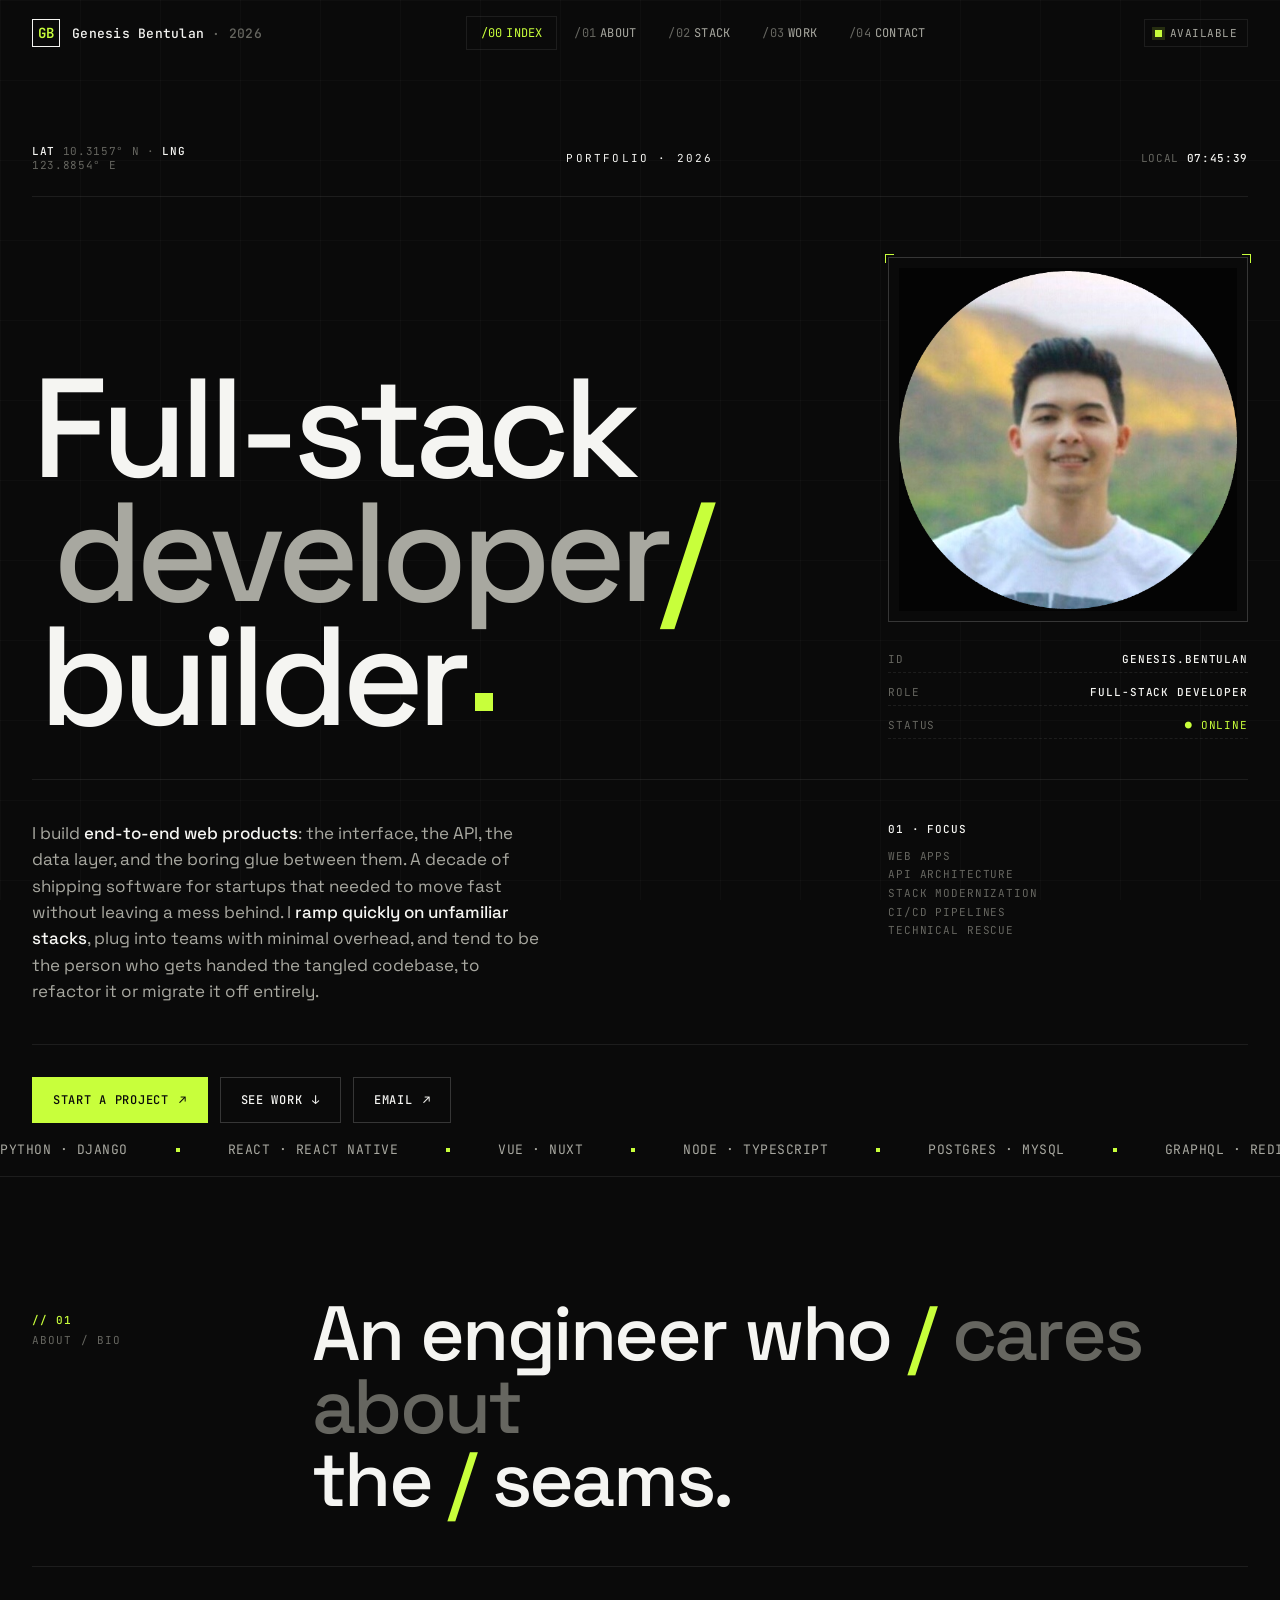
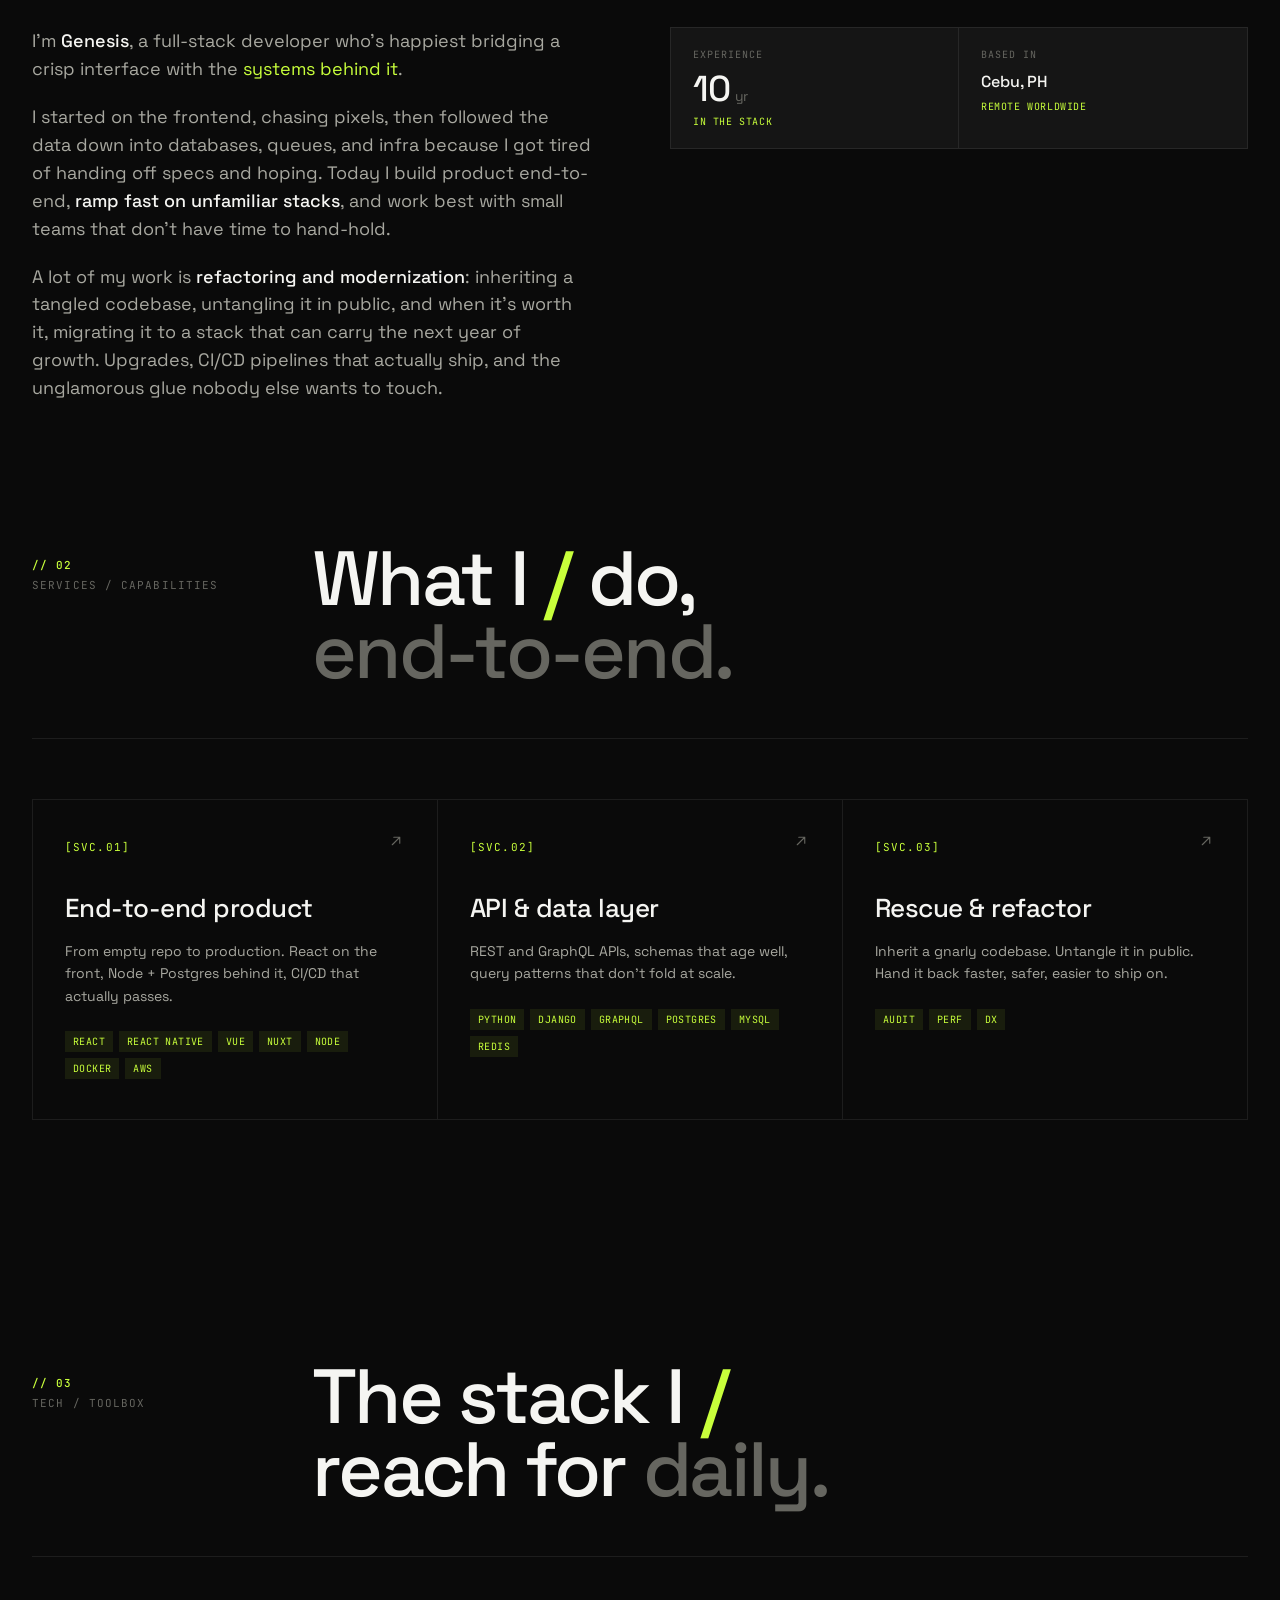
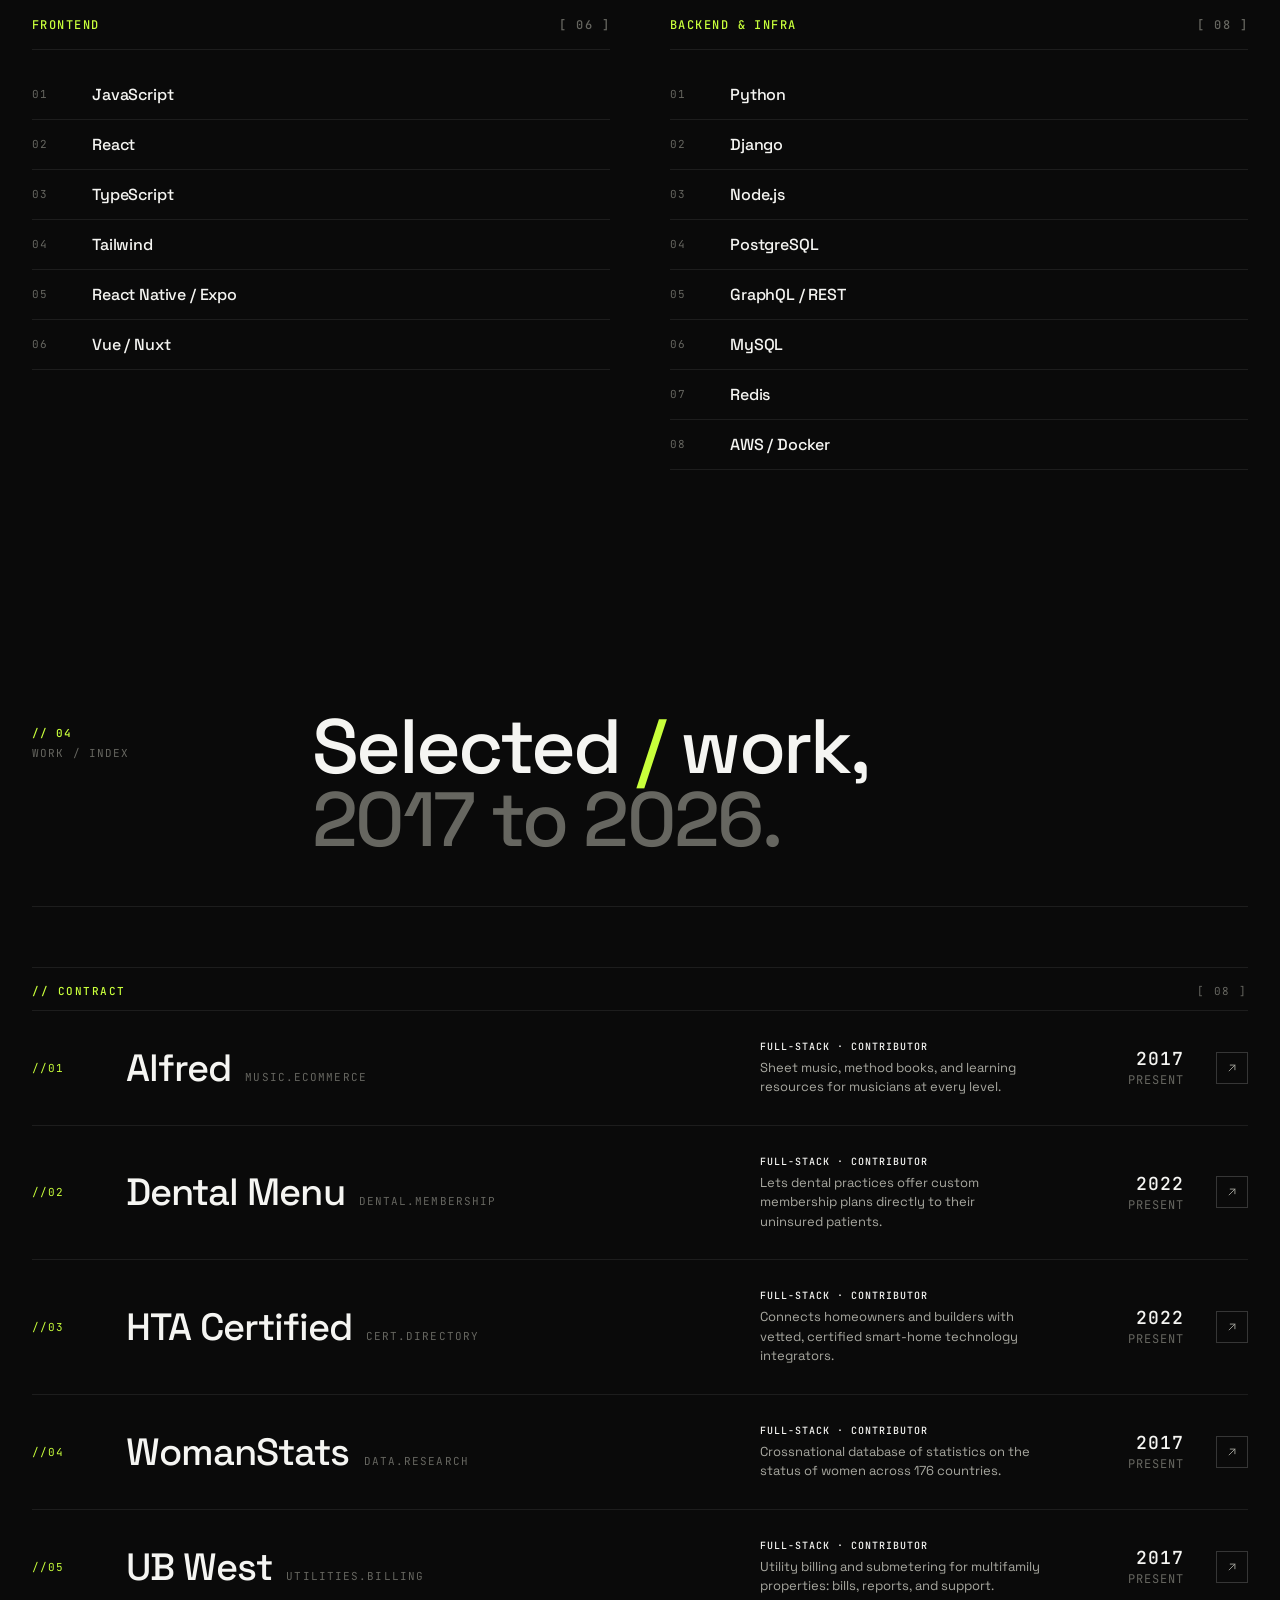
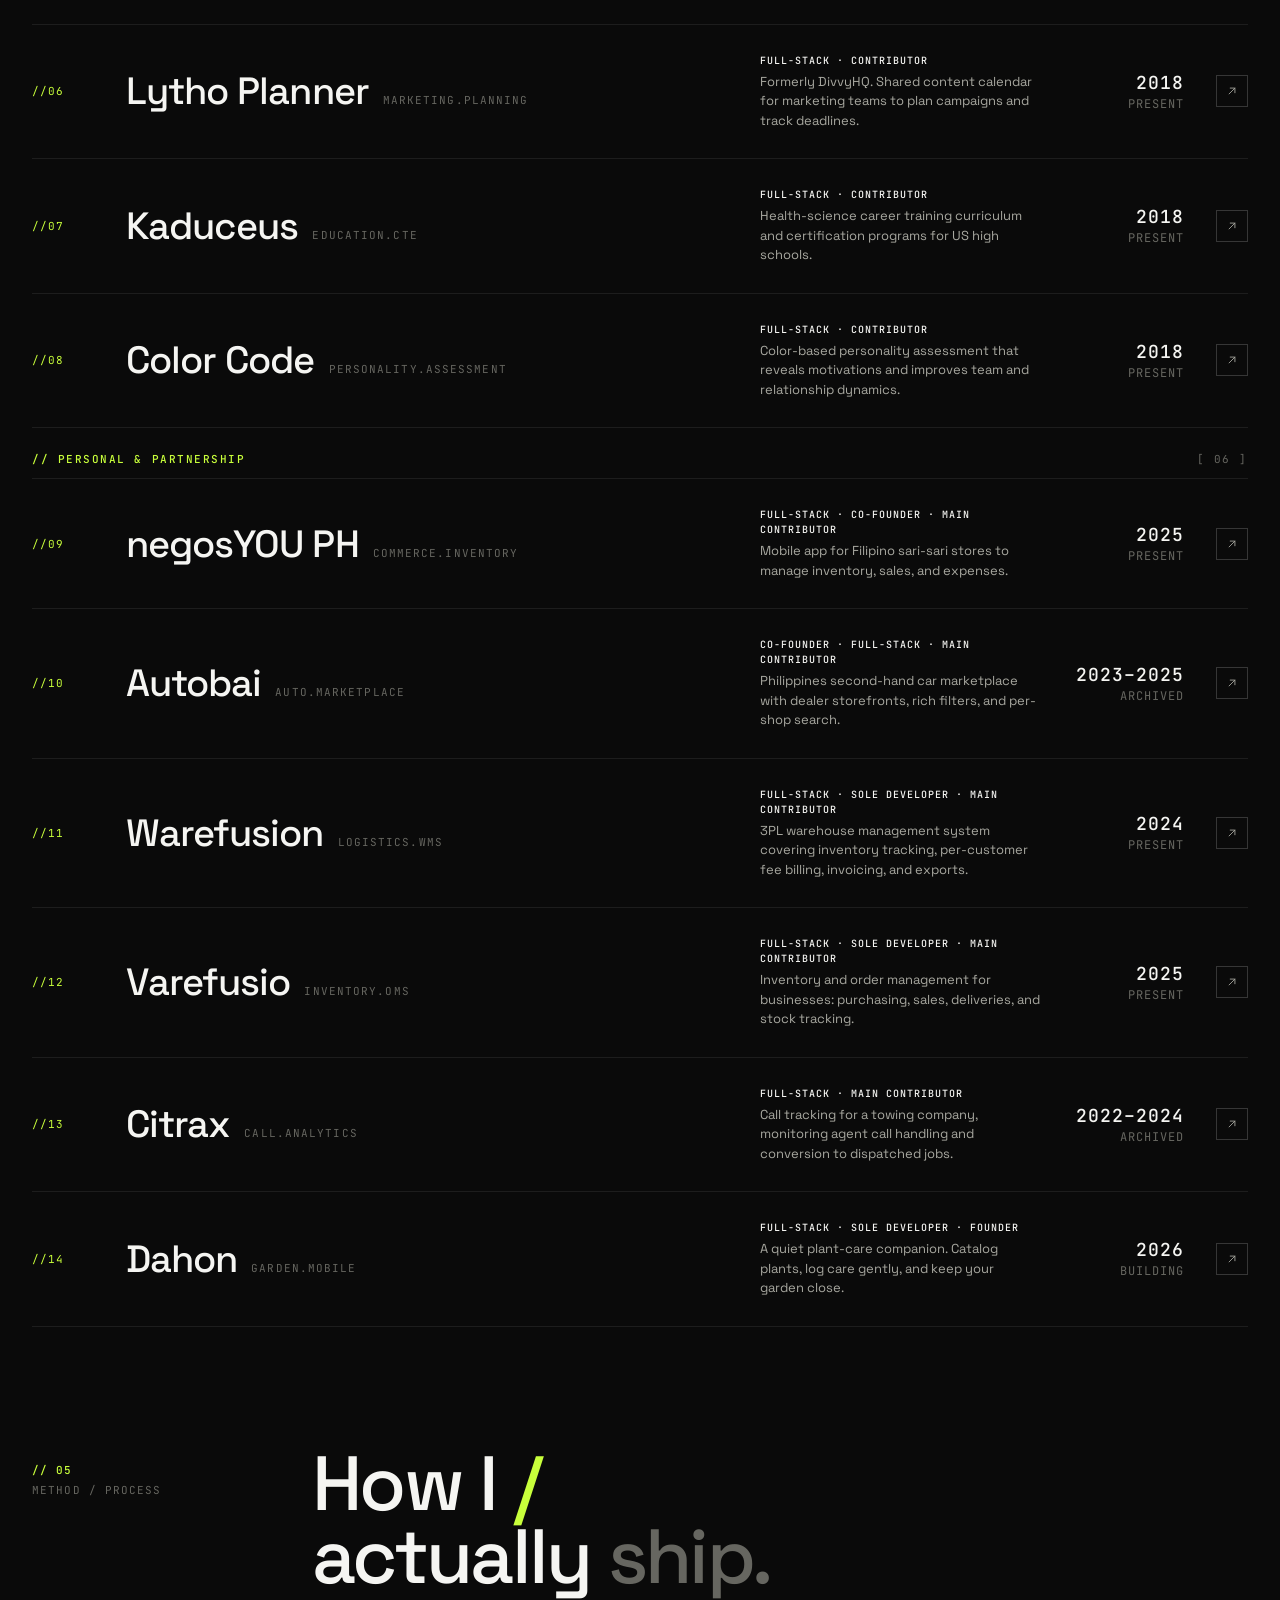
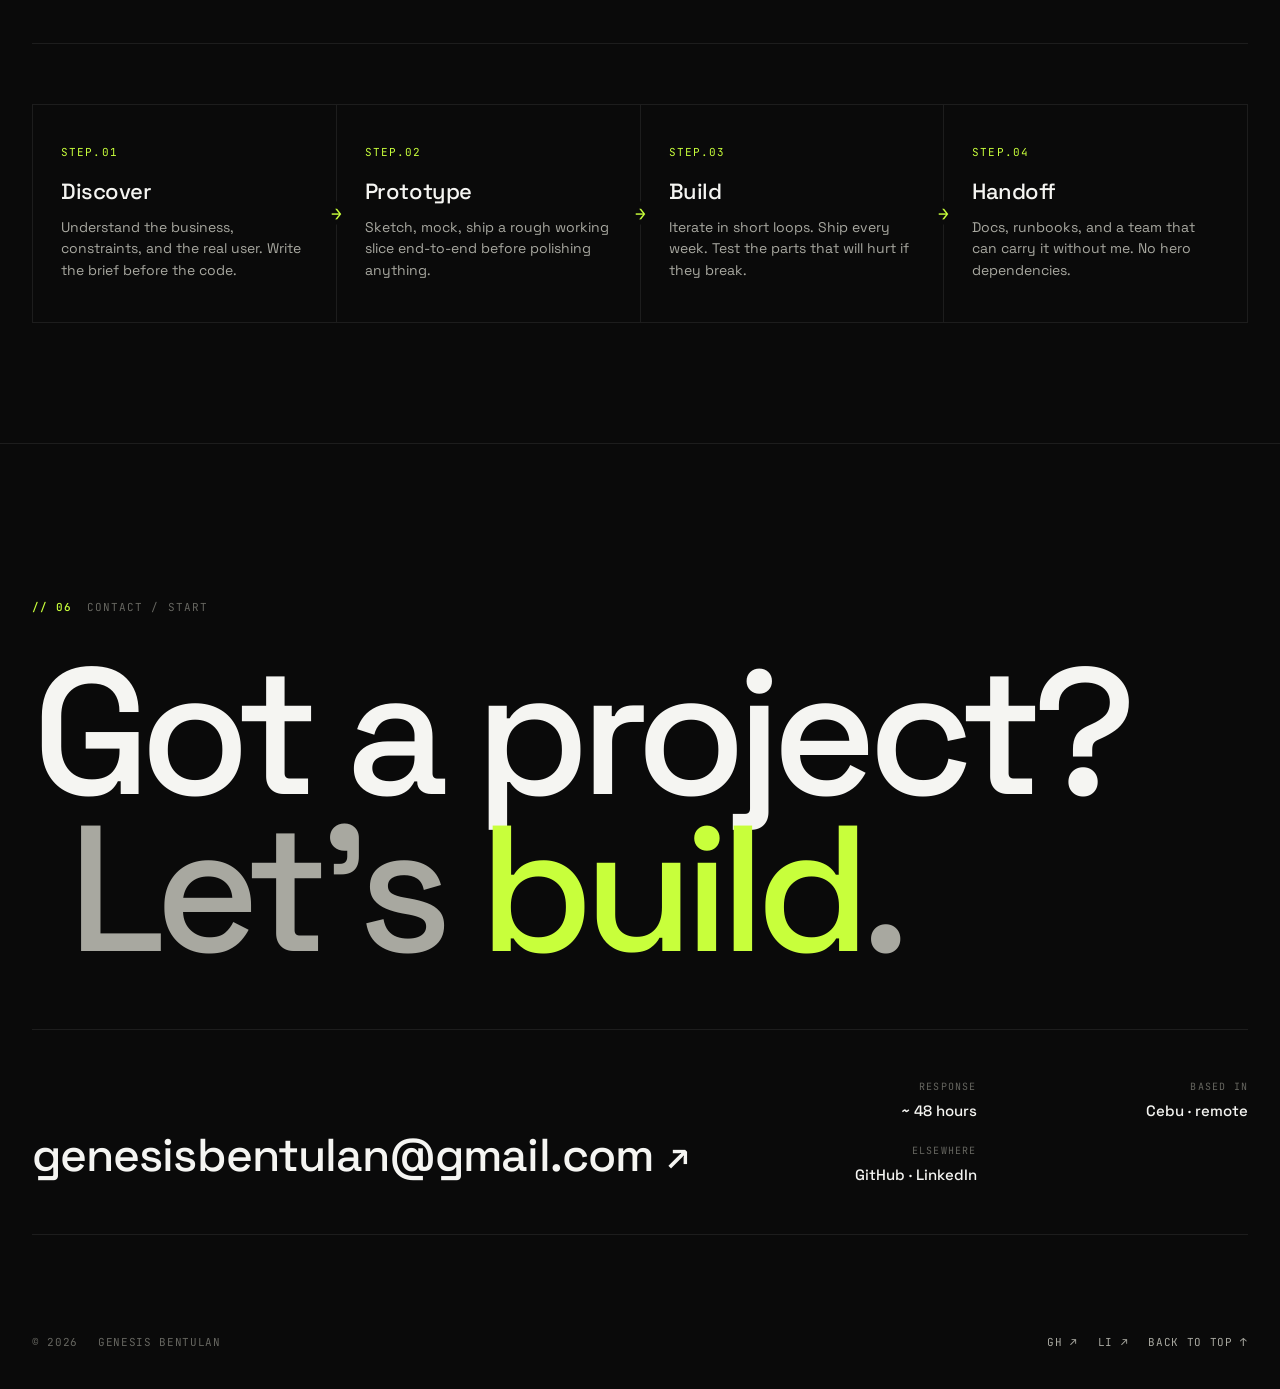
==== commit 5ebd9187: "fix mobile responsiveness, fix hamburger trigger handler" ====
--- a/index.html
+++ b/index.html
@@ -36,14 +36,28 @@
       </div>
       <div class="nav-right">
         <div class="status-pill"><span class="status-dot"></span>Available</div>
-        <button class="nav-burger" aria-label="Menu">
-          <svg viewBox="0 0 24 24" width="18" height="18" fill="none" stroke="currentColor" stroke-width="1.6" stroke-linecap="round">
-            <path d="M4 7h16M4 12h16M4 17h10"/>
-          </svg>
+        <button class="nav-burger" id="nav-burger" aria-label="Open menu" aria-expanded="false" aria-controls="mobile-menu">
+          <span class="burger-bars" aria-hidden="true">
+            <span></span><span></span><span></span>
+          </span>
         </button>
       </div>
     </div>
   </nav>
+
+  <!-- ─────── MOBILE MENU ─────── -->
+  <div class="mobile-menu" id="mobile-menu" aria-hidden="true">
+    <div class="mobile-menu-inner">
+      <a href="#home" data-nav="home"><span class="hash">/00</span>Index</a>
+      <a href="#about" data-nav="about"><span class="hash">/01</span>About</a>
+      <a href="#stack" data-nav="stack"><span class="hash">/02</span>Stack</a>
+      <a href="#work" data-nav="work"><span class="hash">/03</span>Work</a>
+      <a href="#contact" data-nav="contact"><span class="hash">/04</span>Contact</a>
+      <div class="mobile-menu-foot">
+        <span class="status-pill"><span class="status-dot"></span>Available</span>
+      </div>
+    </div>
+  </div>
 
   <!-- ─────── HERO ─────── -->
   <section id="home" class="hero">
--- a/styles.css
+++ b/styles.css
@@ -20,13 +20,20 @@
 }
 
 * { box-sizing: border-box; }
-html, body { margin: 0; padding: 0; background: var(--bg); color: var(--ink); }
+html, body {
+  margin: 0;
+  padding: 0;
+  background: var(--bg);
+  color: var(--ink);
+  overflow-x: hidden;
+  max-width: 100%;
+}
 body {
   font-family: var(--font-sans);
   font-weight: 400;
   -webkit-font-smoothing: antialiased;
   text-rendering: optimizeLegibility;
-  overflow-x: hidden;
+  position: relative;
 }
 a { color: inherit; text-decoration: none; }
 button { font-family: inherit; }
@@ -51,10 +58,16 @@
 .nav {
   position: fixed;
   top: 0; left: 0; right: 0;
-  z-index: 50;
+  z-index: 60;
   padding: 16px 0;
   transition: background .2s ease, border-color .2s ease;
   border-bottom: 1px solid transparent;
+}
+body.menu-open .nav {
+  background: transparent;
+  border-bottom-color: transparent;
+  -webkit-backdrop-filter: none;
+  backdrop-filter: none;
 }
 .nav.scrolled {
   background: rgba(10,10,10,0.85);
@@ -141,13 +154,104 @@
 }
 .nav-burger {
   display: none;
-  width: 36px; height: 36px;
+  width: 40px; height: 40px;
   border: 1px solid var(--stroke-2);
   background: transparent;
   color: var(--ink);
   cursor: pointer;
   align-items: center;
   justify-content: center;
+  padding: 0;
+  position: relative;
+  z-index: 60;
+}
+.burger-bars {
+  position: relative;
+  width: 18px;
+  height: 12px;
+  display: inline-block;
+}
+.burger-bars span {
+  position: absolute;
+  left: 0;
+  width: 18px;
+  height: 1.6px;
+  background: currentColor;
+  transition: transform .25s ease, opacity .2s ease, top .25s ease;
+}
+.burger-bars span:nth-child(1) { top: 0; }
+.burger-bars span:nth-child(2) { top: 50%; transform: translateY(-50%); width: 12px; }
+.burger-bars span:nth-child(3) { top: 100%; transform: translateY(-100%); }
+.nav-burger.open .burger-bars span:nth-child(1) {
+  top: 50%;
+  transform: translateY(-50%) rotate(45deg);
+}
+.nav-burger.open .burger-bars span:nth-child(2) { opacity: 0; }
+.nav-burger.open .burger-bars span:nth-child(3) {
+  top: 50%;
+  transform: translateY(-50%) rotate(-45deg);
+}
+
+/* ─────── MOBILE MENU DRAWER ─────── */
+.mobile-menu {
+  position: fixed;
+  inset: 0;
+  z-index: 55;
+  background: rgba(10,10,10,0.97);
+  -webkit-backdrop-filter: blur(14px);
+  backdrop-filter: blur(14px);
+  opacity: 0;
+  pointer-events: none;
+  transition: opacity .25s ease;
+  display: flex;
+  flex-direction: column;
+  justify-content: center;
+  padding: 80px 32px 40px;
+}
+.mobile-menu.open {
+  opacity: 1;
+  pointer-events: auto;
+}
+body.menu-open { overflow: hidden; }
+.mobile-menu-inner {
+  display: flex;
+  flex-direction: column;
+  gap: 6px;
+  max-width: 480px;
+  width: 100%;
+  margin: 0 auto;
+}
+.mobile-menu-inner a {
+  display: flex;
+  align-items: baseline;
+  gap: 16px;
+  padding: 18px 0;
+  border-bottom: 1px solid var(--stroke);
+  font-family: var(--font-sans);
+  font-size: 28px;
+  font-weight: 500;
+  letter-spacing: -0.02em;
+  color: var(--ink);
+  transition: color .15s ease, padding-left .2s ease;
+}
+.mobile-menu-inner a:hover,
+.mobile-menu-inner a.active {
+  color: var(--accent);
+  padding-left: 8px;
+}
+.mobile-menu-inner a .hash {
+  font-family: var(--font-mono);
+  font-size: 12px;
+  color: var(--ink-3);
+  letter-spacing: 0.08em;
+  flex-shrink: 0;
+  min-width: 28px;
+}
+.mobile-menu-inner a.active .hash { color: var(--accent); }
+.mobile-menu-foot {
+  margin-top: 28px;
+  display: flex;
+  justify-content: flex-start;
 }
 
 /* ─────── HERO ─────── */
@@ -611,6 +715,9 @@
   display: flex;
   align-items: baseline;
   gap: 14px;
+  flex-wrap: wrap;
+  min-width: 0;
+  word-break: break-word;
 }
 .proj-row:hover .proj-name { color: var(--accent); }
 .proj-spec {
@@ -847,7 +954,7 @@
 /* ─────── Responsive ─────── */
 @media (max-width: 1000px) {
   .wrap { padding: 0 20px; }
-  .nav-links, .status-pill { display: none; }
+  .nav .nav-links, .nav-right .status-pill { display: none; }
   .nav-burger { display: inline-flex; }
   .hero-top { grid-template-columns: 1fr; gap: 8px; }
   .hero-top .center, .hero-top .right { text-align: left; }
@@ -866,3 +973,28 @@
   .contact-meta { text-align: left; }
   .section { padding: 70px 0; }
 }
+
+@media (max-width: 640px) {
+  .wrap { padding: 0 18px; }
+  .hero { padding-top: 96px; }
+  .hero-title { font-size: clamp(44px, 15vw, 88px); letter-spacing: -0.04em; }
+  .hero-title .l2 { padding-left: 0; }
+  .section-head h2 { font-size: clamp(32px, 9vw, 56px); }
+  .contact-huge { font-size: clamp(48px, 15vw, 96px); letter-spacing: -0.045em; margin-bottom: 40px; }
+  .contact-huge .l2 { padding-left: 0; }
+  .contact-email { font-size: clamp(22px, 6vw, 32px); }
+  .proj-name { font-size: 24px; gap: 10px; }
+  .proj-spec { font-size: 10px; }
+  .cap-card { padding: 28px 22px; }
+  .cap-h { font-size: 22px; }
+  .cap-arr { top: 22px; right: 22px; }
+  .cap-num { margin-bottom: 24px; }
+  .proc-grid { grid-template-columns: 1fr; }
+  .proc-step { padding: 28px 22px; }
+  .spec-grid { grid-template-columns: 1fr; }
+  .spec-cell { border-right: 0; }
+  .spec-cell:nth-last-child(-n+2) { border-bottom: 1px solid var(--stroke); }
+  .spec-cell:last-child { border-bottom: 0; }
+  .contact-meta { grid-template-columns: 1fr 1fr; gap: 18px; }
+  .footer-inner { flex-direction: column; align-items: flex-start; }
+}
